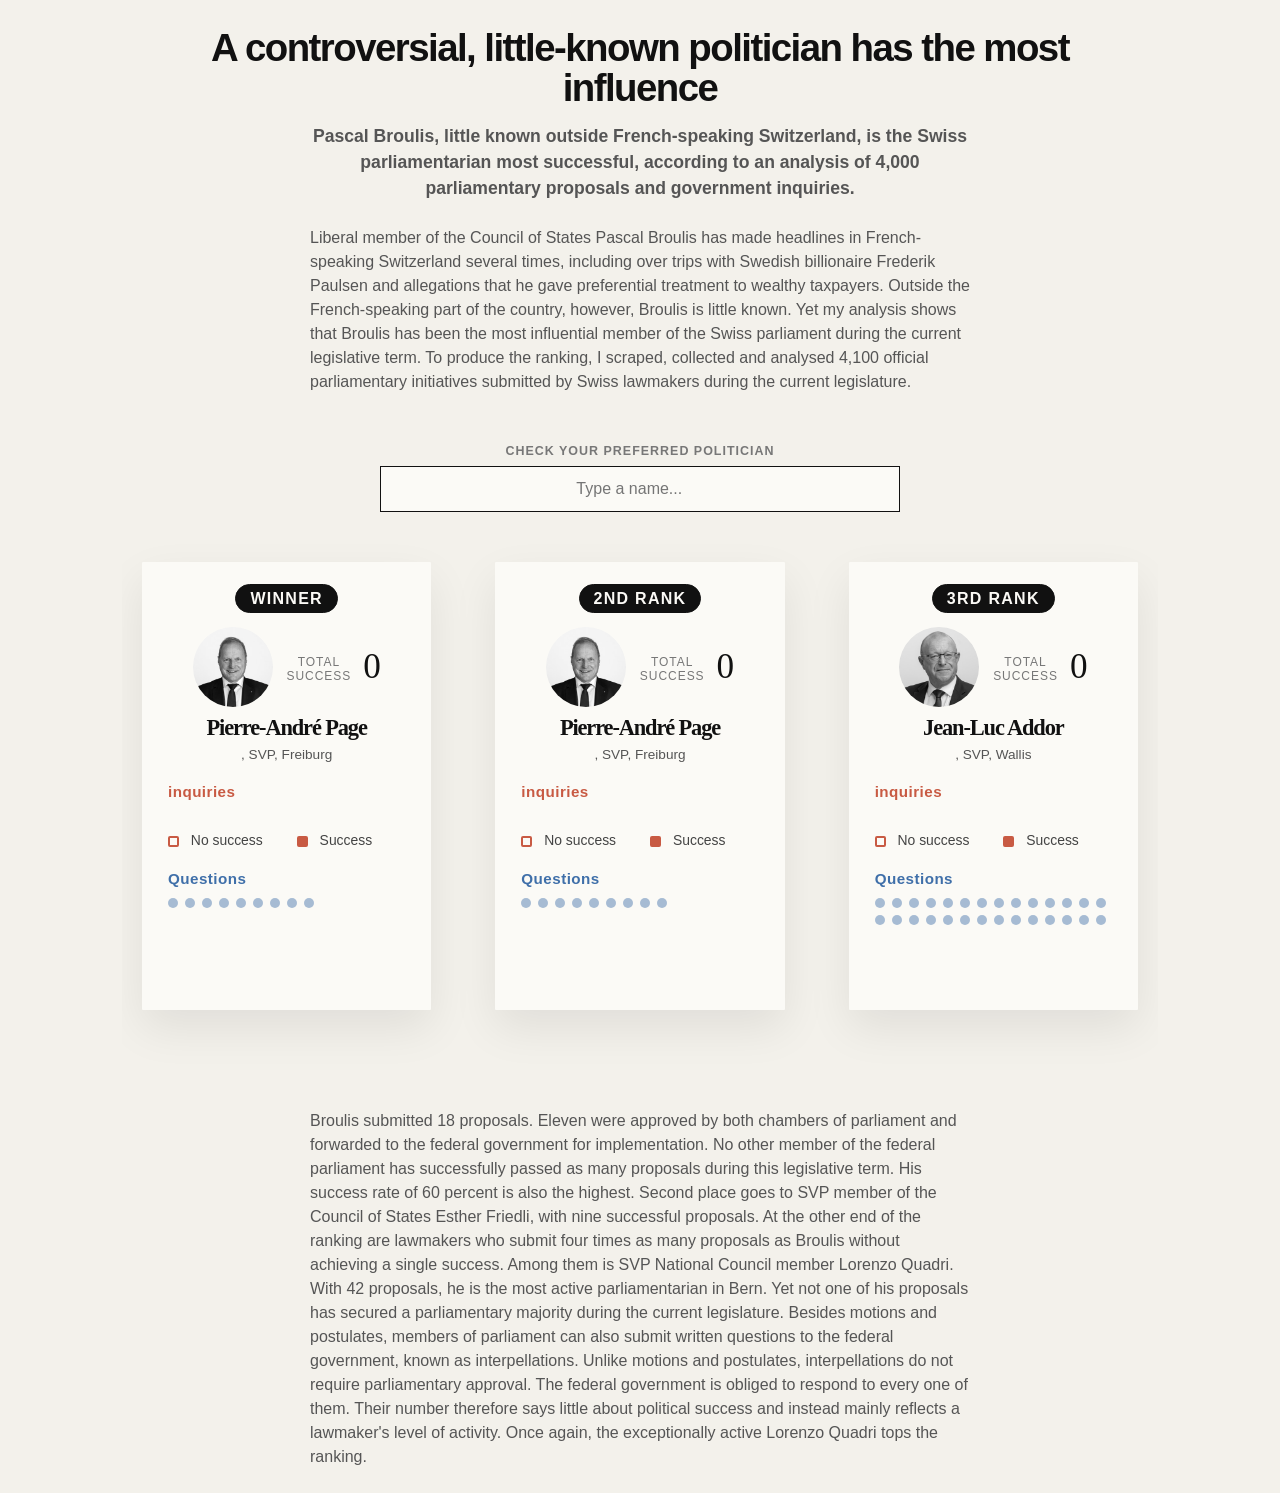
==== index.html @ cb76524d "weiterentwicklung" ====
<!DOCTYPE html>
<html lang="de">

<head>
    <meta charset="UTF-8">

    <meta name="viewport" content="width=device-width, initial-scale=1.0">

    <title>Nationalrat Portrait</title>


    <link rel="stylesheet" href="style.css">
</head>

<body>

    <div class="page">
        <div class="title">
            <h1>A controversial, little-known politician has the most influence</h1>
        </div>

        <div>
            <p class="lead">Pascal Broulis, little known outside French-speaking Switzerland, is the Swiss parliamentarian most successful, according to an analysis of 4,000 parliamentary proposals and government inquiries.</p>
        </div>

        <p class="text">
            Liberal member of the Council of States Pascal Broulis has made headlines in French-speaking Switzerland several times, including over trips with Swedish billionaire Frederik Paulsen and allegations that he gave preferential treatment to wealthy taxpayers.
            Outside the French-speaking part of the country, however, Broulis is little known. Yet my analysis shows that Broulis has been the most influential member of the Swiss parliament during the current legislative term. To produce the ranking,
            I scraped, collected and analysed 4,100 official parliamentary initiatives submitted by Swiss lawmakers during the current legislature.
        </p>



        <div class="search-section">
            <label for="politician-search">Check your preferred politician</label>

            <input id="politician-search" list="politician-list" type="text" placeholder="Type a name..." autocomplete="off">

            <datalist id="politician-list"></datalist>

            <div class="search-result"></div>
        </div>



        <div class="swiper">

            <div class="swiper-wrapper">
            </div>
        </div>

        <p class="text">
            Broulis submitted 18 proposals. Eleven were approved by both chambers of parliament and forwarded to the federal government for implementation. No other member of the federal parliament has successfully passed as many proposals during this legislative
            term. His success rate of 60 percent is also the highest. Second place goes to SVP member of the Council of States Esther Friedli, with nine successful proposals. At the other end of the ranking are lawmakers who submit four times as many
            proposals as Broulis without achieving a single success. Among them is SVP National Council member Lorenzo Quadri. With 42 proposals, he is the most active parliamentarian in Bern. Yet not one of his proposals has secured a parliamentary majority
            during the current legislature. Besides motions and postulates, members of parliament can also submit written questions to the federal government, known as interpellations. Unlike motions and postulates, interpellations do not require parliamentary
            approval. The federal government is obliged to respond to every one of them. Their number therefore says little about political success and instead mainly reflects a lawmaker's level of activity. Once again, the exceptionally active Lorenzo
            Quadri tops the ranking.
        </p>






    </div>

    <script src="script.js"></script>

</body>

</html>
---- style.css ----
* {
    box-sizing: border-box;
}

body {
    margin: 0;
    font-family: Arial, Helvetica, sans-serif;
    background: #f3f1eb;
    color: #111;
}

.page {
    max-width: 1100px;
    margin: 0 auto;
    padding: 0 32px;
}

.title {
    max-width: 900px;
    margin: 28px auto 0;
    padding: 0 20px;
    text-align: center;
}

.title h1 {
    margin: 0;
    font-size: clamp(2rem, 3vw, 3.2rem);
    line-height: 1.05;
    letter-spacing: -0.04em;
}

.lead {
    max-width: 700px;
    margin: 14px auto 24px;
    padding: 0 20px;
    text-align: center;
    font-size: 1.1rem;
    font-weight: 700;
    line-height: 1.5;
    color: #555;
}

.text {
    max-width: 700px;
    margin: 14px auto 24px;
    padding: 0 20px;
    font-size: 1rem;
    line-height: 1.5;
    color: #555;
}

.bio_text {
    max-width: 700px;
    padding: 0 2px;
    font-size: 0.85rem;
    line-height: 1.5;
    color: #555;
}

.sort-controls {
    display: flex;
    justify-content: center;
    gap: 12px;
    margin: 0 auto 18px;
}

.sort-button {
    border: 1px solid #111;
    background: transparent;
    color: #111;
    padding: 9px 14px;
    border-radius: 999px;
    font-size: 0.85rem;
    cursor: pointer;
}

.sort-button.active {
    background: #111;
    color: #f3f3f1;
}

.swiper {
    width: 100%;
    padding: 0 0 55px;
    overflow: hidden;
}

.swiper-wrapper {
    align-items: center;
}

.swiper-slide {
    min-height: 500px;
    padding: 22px 20px 30px;
    opacity: 1;
    transform: scale(1);
    filter: blur(0);
}

.swiper-slide-active {
    opacity: 1;
    transform: scale(1);
    filter: blur(0);
}

.swiper-button-prev,
.swiper-button-next {
    color: #111;
    top: 35%;
}

.swiper-button-prev {
    left: 14%;
}

.swiper-button-next {
    right: 14%;
}

.portrait-card {
    max-width: 1120px;
    margin: 0 auto;
}

.newspaper-card {
    background: #fbfaf6;
    border-radius: 1px;
    padding: 22px 26px 20px;
    box-shadow: 0 18px 45px rgba(0, 0, 0, 0.08);
}

.portrait-header {
    display: grid;
    grid-template-columns: 130px 1fr 320px;
    gap: 34px;
    align-items: center;
    padding-bottom: 10px;
}

.portrait-left img {
    display: block;
    width: 125px;
    height: 125px;
    object-fit: cover;
    object-position: center top;
    border-radius: 50%;
    filter: grayscale(100%);
}

.portrait-name-block {
    text-align: left;
}

.rank-label {
    display: table;
    margin: 0 auto 14px;
    padding: 5px 14px 4px;
    font-size: 1rem;
    font-weight: 800;
    letter-spacing: 0.08em;
    color: #fbfaf6;
    background: #111;
    border: 1px solid #111;
    border-radius: 999px;
    text-transform: uppercase;
}

.portrait-name-block h2 {
    margin: 0 0 7px;
    font-family: Georgia, "Times New Roman", serif;
    font-size: clamp(1rem, 1.2vw, 1.6rem);
    line-height: 0.95;
    letter-spacing: -0.05em;
}

.portrait-name-block .text {
    max-width: none;
    margin: 0;
    padding: 0;
    text-align: left;
    font-size: 1rem;
    color: #555;
}

.success-summary {
    display: grid;
    grid-template-columns: auto auto;
    align-items: center;
    justify-content: center;
    column-gap: 12px;
    border-left: 0;
    text-align: left;
}

.success-summary p {
    margin: 0;
    font-size: 0.75rem;
    text-transform: uppercase;
    letter-spacing: 0.08em;
    color: #777;
}

.success-summary strong {
    margin: 0;
    font-family: Georgia, "Times New Roman", serif;
    font-size: 2rem;
    font-weight: 400;
    line-height: 1;
}

.square-chart {
    padding-top: 5px;
}

.proposal-section {
    padding: 10px 0 20px;
}

.proposal-section+.proposal-section {
    padding-top: 10px;
}

.proposal-section h3 {
    margin: 0 0 10px;
    letter-spacing: 0.03em;
    font-size: 0.95rem;
    line-height: 1.2;
}

.demands-section h3 {
    color: #c85a43;
}

.questions-section h3 {
    color: #3f6fa9;
}

.demand-legend {
    padding-top: 5px;
    margin-bottom: 16px;
}

.proposal-grid {
    display: flex;
    flex-wrap: wrap;
    gap: 7px;
    max-width: 100%;
}

.proposal-square {
    width: 14px;
    height: 14px;
    display: inline-flex;
    align-items: center;
    justify-content: center;
    font-size: 14px;
    font-weight: 700;
    line-height: 1;
    flex: 0 0 auto;
    opacity: 1;
    transform: none;
    border-radius: 2px;
}

@keyframes square-appear {
    to {
        opacity: 1;
        transform: translateY(0) scale(1);
    }
}

.interpellation-square {
    width: 10px;
    height: 10px;
    border-radius: 50%;
    background: #3f6fa9;
    opacity: 0.45;
    border: none;
}

.motion-square {
    background: transparent;
    border: 2px solid #c85a43;
}

.motion-square.successful {
    background: #c85a43;
}

.legend {
    display: flex;
    flex-wrap: wrap;
    gap: 34px;
    align-items: center;
    padding-top: 20px;
    font-size: 0.87rem;
    color: #444;
}

.legend-square {
    width: 11px;
    height: 11px;
    display: inline-flex;
    align-items: center;
    justify-content: center;
    margin-right: 8px;
    vertical-align: middle;
    border-radius: 2px;
}

.legend-square.no-success {
    background: transparent;
    border: 2px solid #c85a43;
}

.legend-square.success {
    background: #c85a43;
    border: 2px solid #c85a43;
}

.successful-demo {
    background: #fbfaf6;
    border: 2px solid #2f6f2f;
    color: #2f6f2f;
    font-weight: 700;
}

@media (max-width: 900px) {
    .portrait-card {
        max-width: 620px;
    }
    .portrait-header {
        grid-template-columns: 1fr;
        gap: 18px;
        text-align: center;
    }
    .portrait-left img {
        margin: 0 auto;
    }
    .portrait-name-block {
        text-align: center;
    }
    .portrait-name-block .text {
        text-align: center;
    }
    .success-summary {
        border-left: 0;
        padding-left: 0;
        padding-top: 0px;
        justify-content: center;
        text-align: left;
    }
}

@media (max-width: 700px) {
    .title {
        margin: 22px auto 0;
    }
    .swiper-slide {
        min-height: 520px;
        padding: 1px 12px 30px;
    }
    .newspaper-card {
        padding: 26px 22px;
    }
    .portrait-name-block h2 {
        font-size: 2.3rem;
    }
    .success-summary strong {
        font-size: 2rem;
    }
    .proposal-section h3 {
        font-size: 1.05rem;
    }
    .proposal-grid {
        gap: 6px;
    }
    .proposal-square {
        width: 16px;
        height: 16px;
        font-size: 12px;
    }
    .legend {
        gap: 14px;
        font-size: 0.82rem;
    }
}

@media (min-width: 1000px) {
    .swiper-wrapper {
        align-items: stretch !important;
    }
    .swiper-slide {
        height: auto !important;
        display: flex !important;
        align-items: stretch !important;
    }
    .swiper-slide .newspaper-card {
        width: 100%;
        min-height: 300px;
        display: flex;
        flex-direction: column;
    }
    .portrait-header {
        display: flex;
        flex-direction: column;
        align-items: center;
        text-align: center;
        gap: 10px;
        padding-bottom: 6px;
    }
    .portrait-left img {
        width: 80px;
        height: 80px;
    }
    .portrait-name-block {
        text-align: center;
    }
    .portrait-name-block h2 {
        font-size: clamp(1.4rem, 1.7vw, 2.1rem);
        text-align: center;
    }
    .bio_text {
        text-align: center;
        margin: 4px auto 0px;
        padding: 0;
    }
    .success-summary {
        border-left: 0;
        width: 100%;
        padding-left: 0;
        text-align: center;
    }
    .success-summary strong {
        font-size: 2.2rem;
    }
    .success-summary p {
        margin-top: 4px;
    }
    .square-chart {
        flex: 0;
        padding-top: 6px;
    }
    .proposal-section {
        padding: 6px 0 12px;
    }
    .proposal-section+.proposal-section {
        padding-top: 4px;
    }
    .legend {
        padding-top: 8px;
    }
}

@media (max-width: 999px) {
    .swiper-wrapper {
        display: flex;
        flex-direction: column;
        gap: 24px;
        transform: none !important;
    }
    .swiper-slide {
        width: 100% !important;
        margin: 0 !important;
    }
}

.search-section {
    max-width: 520px;
    margin: 50px auto 0px;
    text-align: center;
}

.search-section label {
    display: block;
    margin-bottom: 8px;
    font-size: 0.78rem;
    font-weight: 800;
    letter-spacing: 0.08em;
    text-transform: uppercase;
    color: #777;
}

.search-section input {
    width: 100%;
    padding: 13px 16px;
    border: 1px solid #111;
    background: #fbfaf6;
    font-size: 1rem;
    text-align: center;
}

.search-result {
    margin-top: 28px;
}

.search-result .swiper-slide {
    padding: 0;
}

.no-result {
    color: #777;
    font-size: 0.95rem;
}

@media (min-width: 1000px) {
    .swiper-wrapper {
        display: grid !important;
        grid-template-columns: repeat(3, 1fr);
        gap: 24px;
        align-items: start;
    }
}

.search-match .newspaper-card {
    background: #f4f8ef;
    border: 1px solid #7aa36f;
    box-shadow: 0 18px 45px rgba(47, 111, 47, 0.16);
}

@media (max-width: 700px) {
    .page {
        padding: 0 12px;
    }
    .title {
        margin-top: 16px;
        padding: 0 8px;
    }
    .title h1 {
        font-size: 1.75rem;
    }
    .text {
        margin: 10px auto 14px;
        padding: 0 8px;
        font-size: 0.9rem;
        line-height: 1.35;
    }
    .search-section {
        margin: 22px auto 8px;
    }
    .swiper-wrapper {
        gap: 14px;
    }
    .swiper-slide {
        min-height: 0;
        padding: 0;
    }
    .newspaper-card {
        padding: 18px 16px 16px;
    }
    .rank-label {
        margin-bottom: 12px;
        padding: 5px 12px 4px;
        font-size: 0.8rem;
    }
    .portrait-header {
        gap: 8px;
        padding-bottom: 4px;
    }
    .portrait-left img {
        width: 78px;
        height: 78px;
    }
    .portrait-name-block h2 {
        margin-bottom: 4px;
        font-size: 1.65rem;
    }
    .bio_text {
        margin: 0;
        font-size: 0.78rem;
        line-height: 1.25;
    }
    .success-summary {
        margin-top: 4px;
    }
    .success-summary p {
        font-size: 0.64rem;
    }
    .success-summary strong {
        font-size: 1.75rem;
    }
    .square-chart {
        padding-top: 2px;
    }
    .proposal-section {
        padding: 6px 0 10px;
    }
    .proposal-section+.proposal-section {
        padding-top: 4px;
    }
    .proposal-section h3 {
        margin-bottom: 6px;
        font-size: 0.85rem;
    }
    .proposal-grid {
        gap: 4px;
    }
    .proposal-square {
        width: 13px;
        height: 13px;
    }
    .legend {
        padding-top: 8px;
        gap: 12px;
        font-size: 0.72rem;
    }
    .legend-square {
        width: 12px;
        height: 12px;
        margin-right: 5px;
    }
}

.portrait-main {
    display: flex;
    align-items: center;
    gap: 14px;
}

.portrait-name-block {
    text-align: left;
    flex: 1;
}
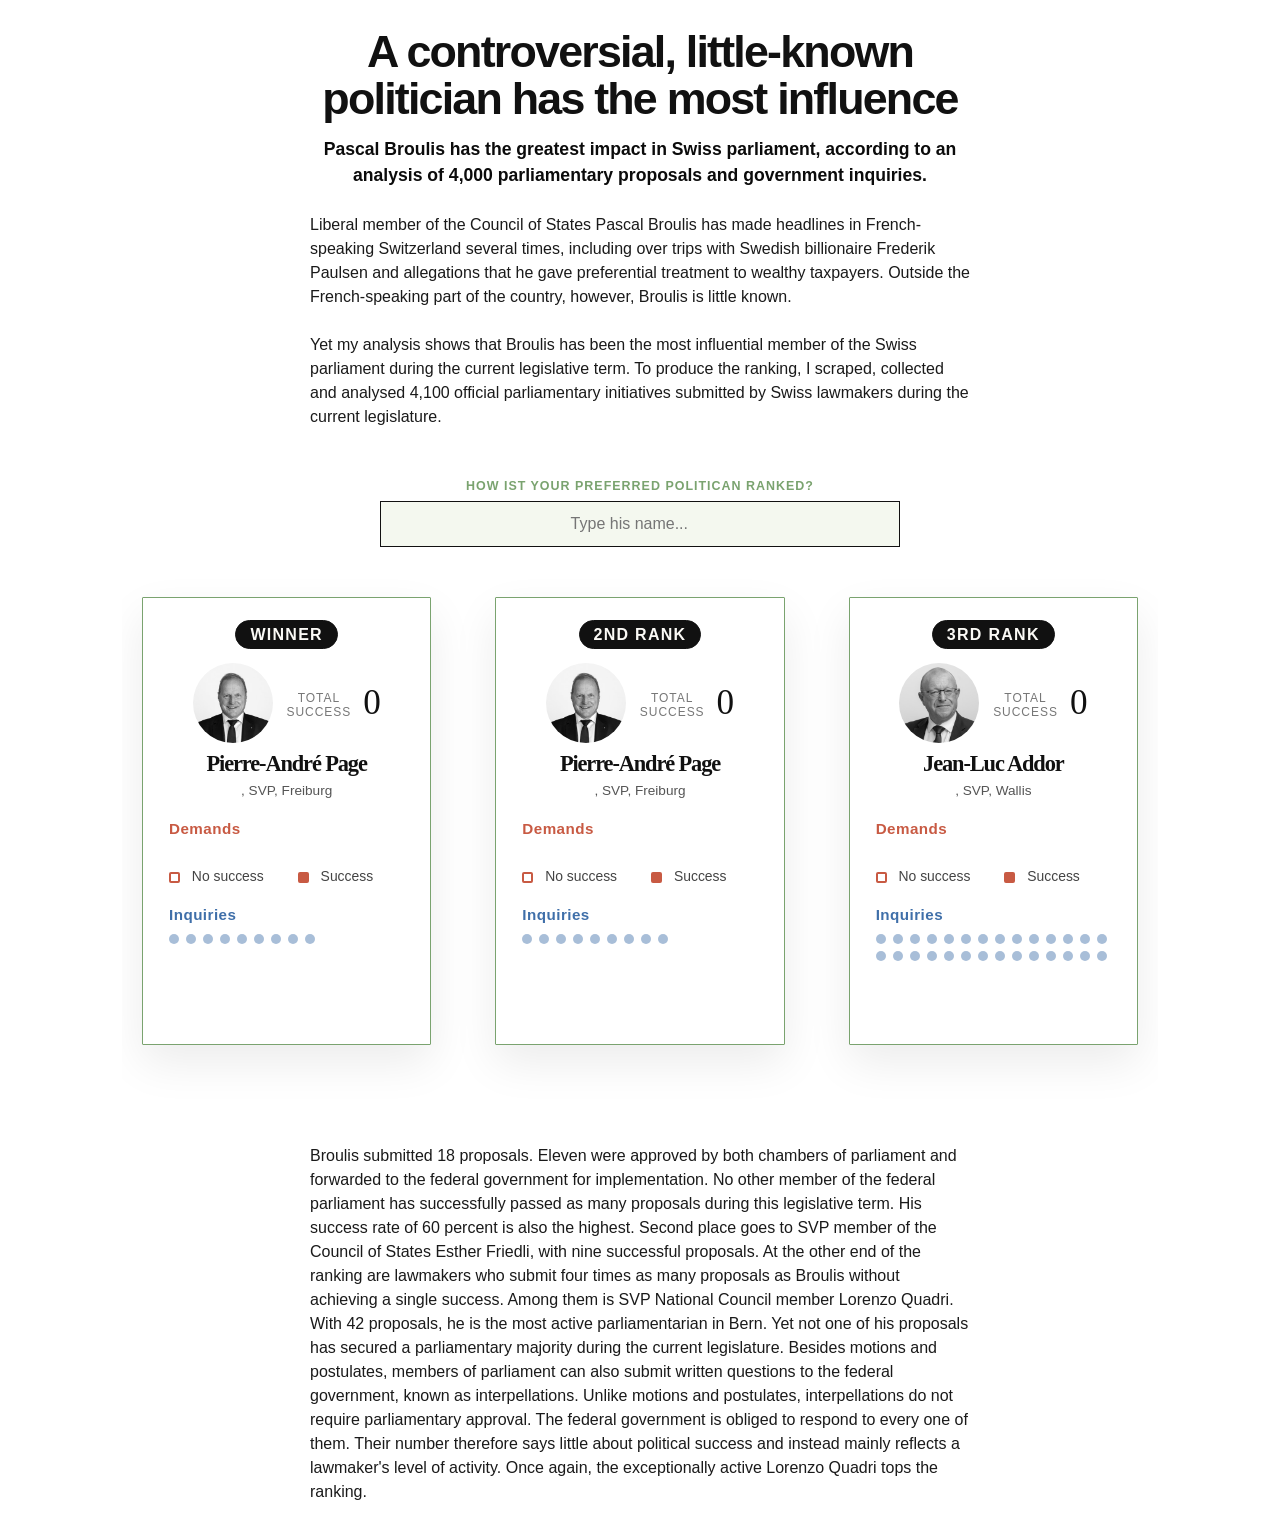
==== commit b65a74f3: "new design" ====
--- a/index.html
+++ b/index.html
@@ -16,25 +16,25 @@
 
     <div class="page">
         <div class="title">
-            <h1>A controversial, little-known politician has the most influence</h1>
+            <h1>A controversial, little-known <br>politician has the most influence</h1>
         </div>
 
         <div>
-            <p class="lead">Pascal Broulis, little known outside French-speaking Switzerland, is the Swiss parliamentarian most successful, according to an analysis of 4,000 parliamentary proposals and government inquiries.</p>
+            <p class="lead">Pascal Broulis has the greatest impact in Swiss parliament, according to an analysis of 4,000 parliamentary proposals and government inquiries.</p>
         </div>
 
         <p class="text">
             Liberal member of the Council of States Pascal Broulis has made headlines in French-speaking Switzerland several times, including over trips with Swedish billionaire Frederik Paulsen and allegations that he gave preferential treatment to wealthy taxpayers.
-            Outside the French-speaking part of the country, however, Broulis is little known. Yet my analysis shows that Broulis has been the most influential member of the Swiss parliament during the current legislative term. To produce the ranking,
-            I scraped, collected and analysed 4,100 official parliamentary initiatives submitted by Swiss lawmakers during the current legislature.
+            Outside the French-speaking part of the country, however, Broulis is little known. <br><br>Yet my analysis shows that Broulis has been the most influential member of the Swiss parliament during the current legislative term. To
+            produce the ranking, I scraped, collected and analysed 4,100 official parliamentary initiatives submitted by Swiss lawmakers during the current legislature.
         </p>
 
 
 
         <div class="search-section">
-            <label for="politician-search">Check your preferred politician</label>
+            <label for="politician-search">How ist your preferred Politican ranked?</label>
 
-            <input id="politician-search" list="politician-list" type="text" placeholder="Type a name..." autocomplete="off">
+            <input id="politician-search" list="politician-list" type="text" placeholder="Type his name..." autocomplete="off">
 
             <datalist id="politician-list"></datalist>
 
--- a/style.css
+++ b/style.css
@@ -5,7 +5,6 @@
 body {
     margin: 0;
     font-family: Arial, Helvetica, sans-serif;
-    background: #f3f1eb;
     color: #111;
 }
 
@@ -24,7 +23,7 @@
 
 .title h1 {
     margin: 0;
-    font-size: clamp(2rem, 3vw, 3.2rem);
+    font-size: clamp(2rem, 3.5vw, 3.2rem);
     line-height: 1.05;
     letter-spacing: -0.04em;
 }
@@ -37,7 +36,7 @@
     font-size: 1.1rem;
     font-weight: 700;
     line-height: 1.5;
-    color: #555;
+    color: #0b0b0b;
 }
 
 .text {
@@ -46,7 +45,7 @@
     padding: 0 20px;
     font-size: 1rem;
     line-height: 1.5;
-    color: #555;
+    color: #1a1a1a;
 }
 
 .bio_text {
@@ -123,7 +122,8 @@
 }
 
 .newspaper-card {
-    background: #fbfaf6;
+    background: white;
+    border: 1px solid #7aa36f;
     border-radius: 1px;
     padding: 22px 26px 20px;
     box-shadow: 0 18px 45px rgba(0, 0, 0, 0.08);
@@ -478,14 +478,14 @@
     font-weight: 800;
     letter-spacing: 0.08em;
     text-transform: uppercase;
-    color: #777;
+    color: #7aa36f;
 }
 
 .search-section input {
     width: 100%;
     padding: 13px 16px;
     border: 1px solid #111;
-    background: #fbfaf6;
+    background: #f4f8ef;
     font-size: 1rem;
     text-align: center;
 }
@@ -515,7 +515,6 @@
 .search-match .newspaper-card {
     background: #f4f8ef;
     border: 1px solid #7aa36f;
-    box-shadow: 0 18px 45px rgba(47, 111, 47, 0.16);
 }
 
 @media (max-width: 700px) {
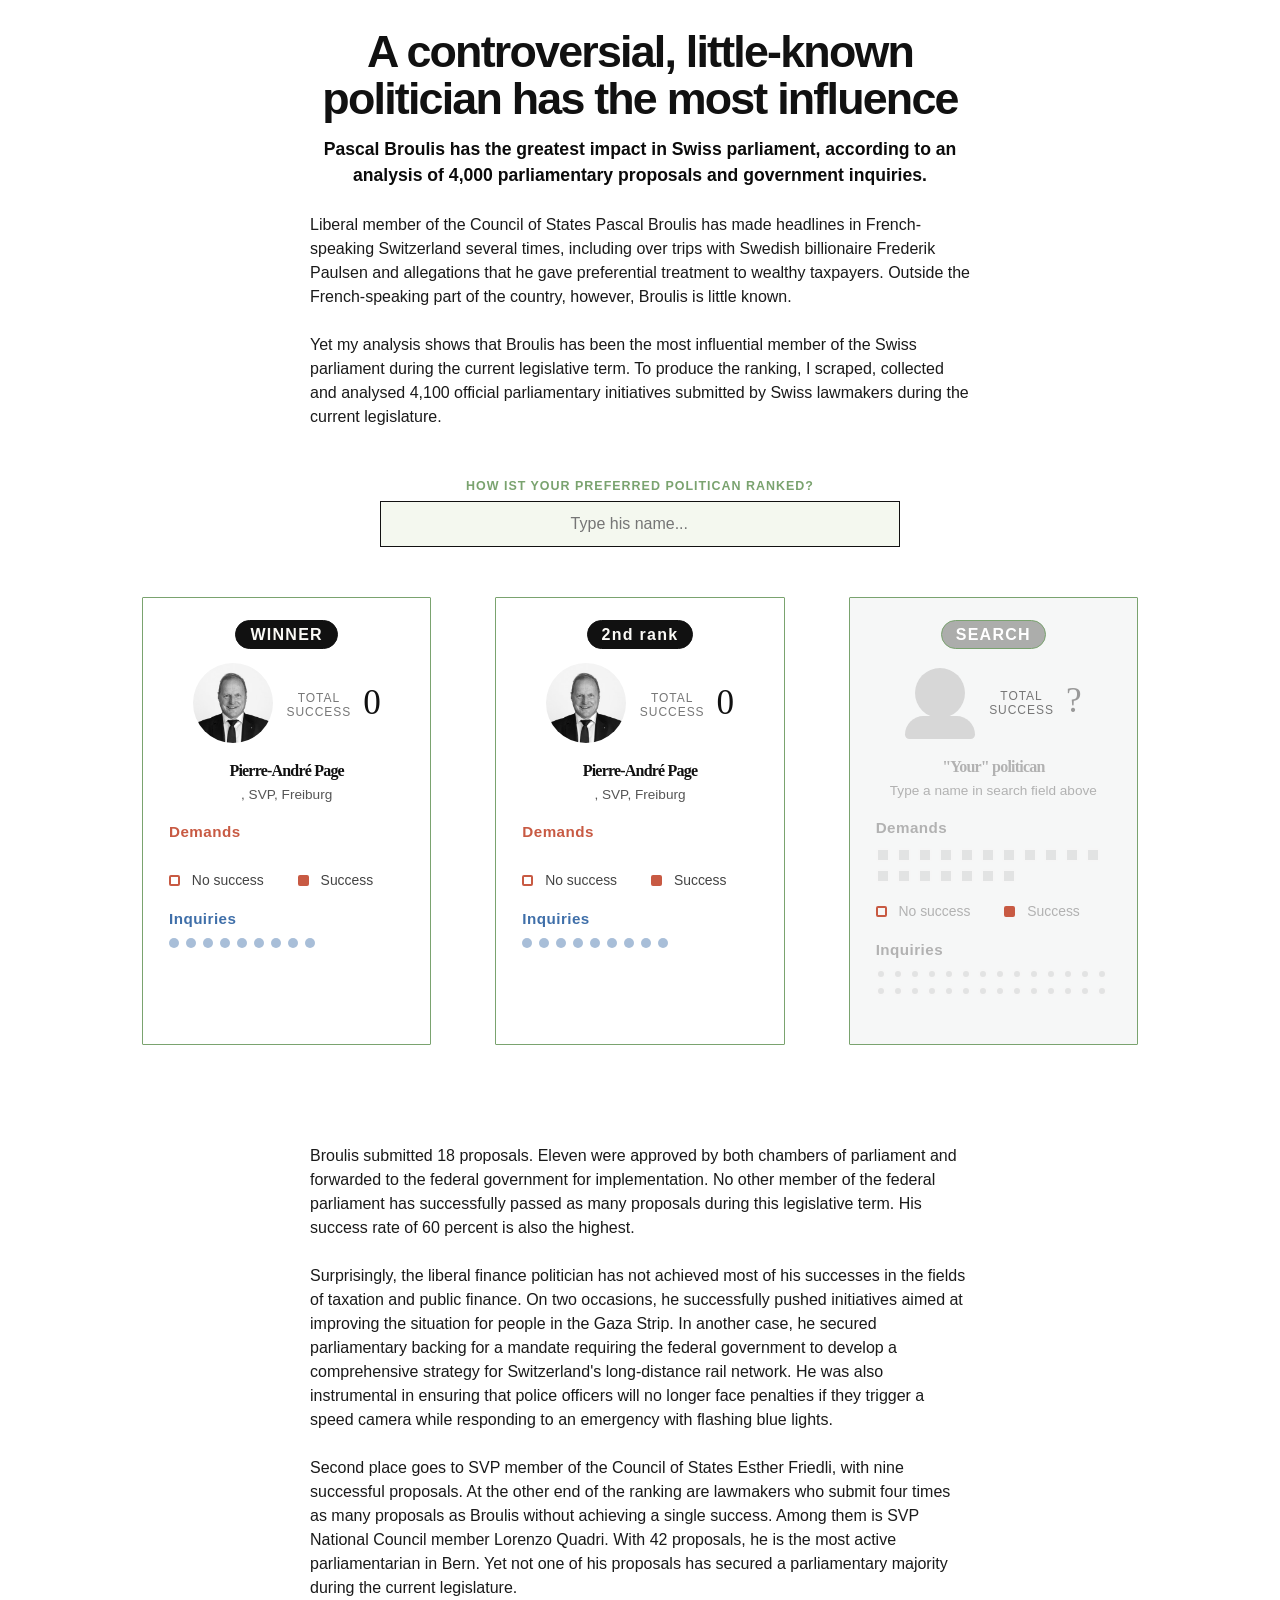
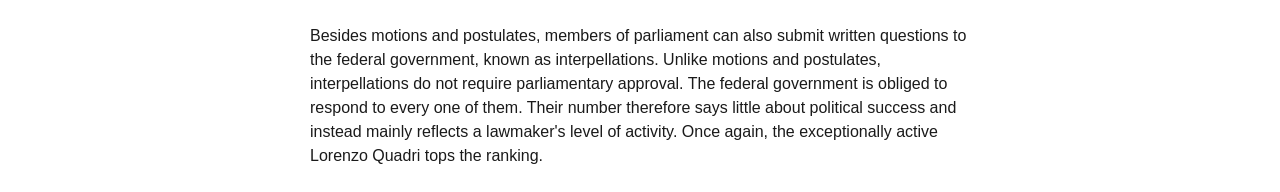
==== commit bf6876a1: "platzhalterkarte" ====
--- a/index.html
+++ b/index.html
@@ -51,11 +51,13 @@
 
         <p class="text">
             Broulis submitted 18 proposals. Eleven were approved by both chambers of parliament and forwarded to the federal government for implementation. No other member of the federal parliament has successfully passed as many proposals during this legislative
-            term. His success rate of 60 percent is also the highest. Second place goes to SVP member of the Council of States Esther Friedli, with nine successful proposals. At the other end of the ranking are lawmakers who submit four times as many
-            proposals as Broulis without achieving a single success. Among them is SVP National Council member Lorenzo Quadri. With 42 proposals, he is the most active parliamentarian in Bern. Yet not one of his proposals has secured a parliamentary majority
-            during the current legislature. Besides motions and postulates, members of parliament can also submit written questions to the federal government, known as interpellations. Unlike motions and postulates, interpellations do not require parliamentary
-            approval. The federal government is obliged to respond to every one of them. Their number therefore says little about political success and instead mainly reflects a lawmaker's level of activity. Once again, the exceptionally active Lorenzo
-            Quadri tops the ranking.
+            term. His success rate of 60 percent is also the highest. <br><br> Surprisingly, the liberal finance politician has not achieved most of his successes in the fields of taxation and public finance. On two occasions, he successfully
+            pushed initiatives aimed at improving the situation for people in the Gaza Strip. In another case, he secured parliamentary backing for a mandate requiring the federal government to develop a comprehensive strategy for Switzerland's long-distance
+            rail network. He was also instrumental in ensuring that police officers will no longer face penalties if they trigger a speed camera while responding to an emergency with flashing blue lights. <br><br> Second place goes to SVP member of the
+            Council of States Esther Friedli, with nine successful proposals. At the other end of the ranking are lawmakers who submit four times as many proposals as Broulis without achieving a single success. Among them is SVP National Council member
+            Lorenzo Quadri. With 42 proposals, he is the most active parliamentarian in Bern. Yet not one of his proposals has secured a parliamentary majority during the current legislature. <br><br>Besides motions and postulates, members of parliament
+            can also submit written questions to the federal government, known as interpellations. Unlike motions and postulates, interpellations do not require parliamentary approval. The federal government is obliged to respond to every one of them.
+            Their number therefore says little about political success and instead mainly reflects a lawmaker's level of activity. Once again, the exceptionally active Lorenzo Quadri tops the ranking.
         </p>
 
 
--- a/style.css
+++ b/style.css
@@ -1,3 +1,7 @@
+/* =========================================================
+   1. Base
+   ========================================================= */
+
 * {
     box-sizing: border-box;
 }
@@ -13,6 +17,11 @@
     margin: 0 auto;
     padding: 0 32px;
 }
+
+
+/* =========================================================
+   2. Text and title
+   ========================================================= */
 
 .title {
     max-width: 900px;
@@ -56,27 +65,58 @@
     color: #555;
 }
 
-.sort-controls {
-    display: flex;
-    justify-content: center;
-    gap: 12px;
-    margin: 0 auto 18px;
-}
-
-.sort-button {
+
+/* =========================================================
+   3. Search
+   ========================================================= */
+
+.search-section {
+    max-width: 520px;
+    margin: 50px auto 0;
+    text-align: center;
+}
+
+.search-section label {
+    display: block;
+    margin-bottom: 8px;
+    font-size: 0.78rem;
+    font-weight: 800;
+    letter-spacing: 0.08em;
+    text-transform: uppercase;
+    color: #7aa36f;
+}
+
+.search-section input {
+    width: 100%;
+    padding: 13px 16px;
     border: 1px solid #111;
-    background: transparent;
-    color: #111;
-    padding: 9px 14px;
-    border-radius: 999px;
-    font-size: 0.85rem;
-    cursor: pointer;
-}
-
-.sort-button.active {
-    background: #111;
-    color: #f3f3f1;
-}
+    background: #f4f8ef;
+    font-size: 1rem;
+    text-align: center;
+}
+
+.search-result {
+    margin-top: 28px;
+}
+
+.search-result .swiper-slide {
+    padding: 0;
+}
+
+.search-match .newspaper-card {
+    background: #f4f8ef;
+    border: 1px solid #7aa36f;
+}
+
+.no-result {
+    color: #777;
+    font-size: 0.95rem;
+}
+
+
+/* =========================================================
+   4. Cards and portrait header
+   ========================================================= */
 
 .swiper {
     width: 100%;
@@ -96,26 +136,6 @@
     filter: blur(0);
 }
 
-.swiper-slide-active {
-    opacity: 1;
-    transform: scale(1);
-    filter: blur(0);
-}
-
-.swiper-button-prev,
-.swiper-button-next {
-    color: #111;
-    top: 35%;
-}
-
-.swiper-button-prev {
-    left: 14%;
-}
-
-.swiper-button-next {
-    right: 14%;
-}
-
 .portrait-card {
     max-width: 1120px;
     margin: 0 auto;
@@ -126,7 +146,19 @@
     border: 1px solid #7aa36f;
     border-radius: 1px;
     padding: 22px 26px 20px;
-    box-shadow: 0 18px 45px rgba(0, 0, 0, 0.08);
+}
+
+.rank-label {
+    display: table;
+    margin: 0 auto 14px;
+    padding: 5px 14px 4px;
+    border: 1px solid #111;
+    border-radius: 999px;
+    background: #111;
+    color: #fbfaf6;
+    font-size: 1rem;
+    font-weight: 800;
+    letter-spacing: 0.08em;
 }
 
 .portrait-header {
@@ -135,6 +167,12 @@
     gap: 34px;
     align-items: center;
     padding-bottom: 10px;
+}
+
+.portrait-main {
+    display: flex;
+    align-items: center;
+    gap: 14px;
 }
 
 .portrait-left img {
@@ -148,21 +186,8 @@
 }
 
 .portrait-name-block {
+    flex: 1;
     text-align: left;
-}
-
-.rank-label {
-    display: table;
-    margin: 0 auto 14px;
-    padding: 5px 14px 4px;
-    font-size: 1rem;
-    font-weight: 800;
-    letter-spacing: 0.08em;
-    color: #fbfaf6;
-    background: #111;
-    border: 1px solid #111;
-    border-radius: 999px;
-    text-transform: uppercase;
 }
 
 .portrait-name-block h2 {
@@ -173,14 +198,10 @@
     letter-spacing: -0.05em;
 }
 
-.portrait-name-block .text {
-    max-width: none;
-    margin: 0;
-    padding: 0;
-    text-align: left;
-    font-size: 1rem;
-    color: #555;
-}
+
+/* =========================================================
+   5. Success summary
+   ========================================================= */
 
 .success-summary {
     display: grid;
@@ -194,10 +215,10 @@
 
 .success-summary p {
     margin: 0;
+    color: #777;
     font-size: 0.75rem;
+    letter-spacing: 0.08em;
     text-transform: uppercase;
-    letter-spacing: 0.08em;
-    color: #777;
 }
 
 .success-summary strong {
@@ -208,6 +229,11 @@
     line-height: 1;
 }
 
+
+/* =========================================================
+   6. Proposal charts
+   ========================================================= */
+
 .square-chart {
     padding-top: 5px;
 }
@@ -222,9 +248,9 @@
 
 .proposal-section h3 {
     margin: 0 0 10px;
-    letter-spacing: 0.03em;
     font-size: 0.95rem;
     line-height: 1.2;
+    letter-spacing: 0.03em;
 }
 
 .demands-section h3 {
@@ -233,11 +259,6 @@
 
 .questions-section h3 {
     color: #3f6fa9;
-}
-
-.demand-legend {
-    padding-top: 5px;
-    margin-bottom: 16px;
 }
 
 .proposal-grid {
@@ -248,44 +269,42 @@
 }
 
 .proposal-square {
+    display: inline-flex;
+    align-items: center;
+    justify-content: center;
+    flex: 0 0 auto;
     width: 14px;
     height: 14px;
-    display: inline-flex;
-    align-items: center;
-    justify-content: center;
+    border-radius: 2px;
     font-size: 14px;
     font-weight: 700;
     line-height: 1;
-    flex: 0 0 auto;
     opacity: 1;
     transform: none;
-    border-radius: 2px;
-}
-
-@keyframes square-appear {
-    to {
-        opacity: 1;
-        transform: translateY(0) scale(1);
-    }
 }
 
 .interpellation-square {
     width: 10px;
     height: 10px;
+    border: none;
     border-radius: 50%;
     background: #3f6fa9;
     opacity: 0.45;
-    border: none;
 }
 
 .motion-square {
+    border: 2px solid #c85a43;
     background: transparent;
-    border: 2px solid #c85a43;
 }
 
 .motion-square.successful {
     background: #c85a43;
 }
+
+
+/* =========================================================
+   7. Legend
+   ========================================================= */
 
 .legend {
     display: flex;
@@ -293,149 +312,113 @@
     gap: 34px;
     align-items: center;
     padding-top: 20px;
+    color: #444;
     font-size: 0.87rem;
-    color: #444;
+}
+
+.demand-legend {
+    padding-top: 5px;
+    margin-bottom: 16px;
 }
 
 .legend-square {
+    display: inline-flex;
+    align-items: center;
+    justify-content: center;
     width: 11px;
     height: 11px;
-    display: inline-flex;
-    align-items: center;
-    justify-content: center;
     margin-right: 8px;
     vertical-align: middle;
     border-radius: 2px;
 }
 
 .legend-square.no-success {
+    border: 2px solid #c85a43;
     background: transparent;
+}
+
+.legend-square.success {
     border: 2px solid #c85a43;
-}
-
-.legend-square.success {
     background: #c85a43;
-    border: 2px solid #c85a43;
-}
-
-.successful-demo {
-    background: #fbfaf6;
-    border: 2px solid #2f6f2f;
-    color: #2f6f2f;
-    font-weight: 700;
-}
-
-@media (max-width: 900px) {
-    .portrait-card {
-        max-width: 620px;
-    }
-    .portrait-header {
-        grid-template-columns: 1fr;
-        gap: 18px;
-        text-align: center;
-    }
-    .portrait-left img {
-        margin: 0 auto;
-    }
-    .portrait-name-block {
-        text-align: center;
-    }
-    .portrait-name-block .text {
-        text-align: center;
-    }
-    .success-summary {
-        border-left: 0;
-        padding-left: 0;
-        padding-top: 0px;
-        justify-content: center;
-        text-align: left;
-    }
-}
-
-@media (max-width: 700px) {
-    .title {
-        margin: 22px auto 0;
-    }
-    .swiper-slide {
-        min-height: 520px;
-        padding: 1px 12px 30px;
-    }
-    .newspaper-card {
-        padding: 26px 22px;
-    }
-    .portrait-name-block h2 {
-        font-size: 2.3rem;
-    }
-    .success-summary strong {
-        font-size: 2rem;
-    }
-    .proposal-section h3 {
-        font-size: 1.05rem;
-    }
-    .proposal-grid {
-        gap: 6px;
-    }
-    .proposal-square {
-        width: 16px;
-        height: 16px;
-        font-size: 12px;
-    }
-    .legend {
-        gap: 14px;
-        font-size: 0.82rem;
-    }
-}
+}
+
+
+/* =========================================================
+   8. Sort buttons
+   Referenced in script.js, even if currently not present in index.html.
+   ========================================================= */
+
+.sort-button {
+    padding: 9px 14px;
+    border: 1px solid #111;
+    border-radius: 999px;
+    background: transparent;
+    color: #111;
+    font-size: 0.85rem;
+    cursor: pointer;
+}
+
+.sort-button.active {
+    background: #111;
+    color: #f3f3f1;
+}
+
+
+/* =========================================================
+   9. Desktop layout
+   ========================================================= */
 
 @media (min-width: 1000px) {
     .swiper-wrapper {
-        align-items: stretch !important;
+        display: grid !important;
+        grid-template-columns: repeat(3, 1fr);
+        gap: 24px;
+        align-items: start;
     }
     .swiper-slide {
-        height: auto !important;
         display: flex !important;
         align-items: stretch !important;
+        height: auto !important;
     }
     .swiper-slide .newspaper-card {
+        display: flex;
+        flex-direction: column;
         width: 100%;
         min-height: 300px;
-        display: flex;
-        flex-direction: column;
     }
     .portrait-header {
         display: flex;
         flex-direction: column;
         align-items: center;
-        text-align: center;
         gap: 10px;
         padding-bottom: 6px;
+        text-align: center;
     }
     .portrait-left img {
         width: 80px;
         height: 80px;
     }
-    .portrait-name-block {
+    .portrait-name-block h2 {
+        font-size: clamp(1rem, 1.25vw, 2.1rem);
         text-align: center;
-    }
-    .portrait-name-block h2 {
-        font-size: clamp(1.4rem, 1.7vw, 2.1rem);
+        margin-top: 10px;
+    }
+    .bio_text {
+        margin: 4px auto 0;
+        padding: 0;
         text-align: center;
     }
-    .bio_text {
-        text-align: center;
-        margin: 4px auto 0px;
-        padding: 0;
-    }
     .success-summary {
-        border-left: 0;
         width: 100%;
         padding-left: 0;
+        border-left: 0;
         text-align: center;
+    }
+    .success-summary p {
+        margin-top: 4px;
     }
     .success-summary strong {
         font-size: 2.2rem;
-    }
-    .success-summary p {
-        margin-top: 4px;
     }
     .square-chart {
         flex: 0;
@@ -451,6 +434,11 @@
         padding-top: 8px;
     }
 }
+
+
+/* =========================================================
+   10. Tablet and narrow desktop layout
+   ========================================================= */
 
 @media (max-width: 999px) {
     .swiper-wrapper {
@@ -465,64 +453,38 @@
     }
 }
 
-.search-section {
-    max-width: 520px;
-    margin: 50px auto 0px;
-    text-align: center;
-}
-
-.search-section label {
-    display: block;
-    margin-bottom: 8px;
-    font-size: 0.78rem;
-    font-weight: 800;
-    letter-spacing: 0.08em;
-    text-transform: uppercase;
-    color: #7aa36f;
-}
-
-.search-section input {
-    width: 100%;
-    padding: 13px 16px;
-    border: 1px solid #111;
-    background: #f4f8ef;
-    font-size: 1rem;
-    text-align: center;
-}
-
-.search-result {
-    margin-top: 28px;
-}
-
-.search-result .swiper-slide {
-    padding: 0;
-}
-
-.no-result {
-    color: #777;
-    font-size: 0.95rem;
-}
-
-@media (min-width: 1000px) {
-    .swiper-wrapper {
-        display: grid !important;
-        grid-template-columns: repeat(3, 1fr);
-        gap: 24px;
-        align-items: start;
-    }
-}
-
-.search-match .newspaper-card {
-    background: #f4f8ef;
-    border: 1px solid #7aa36f;
-}
+@media (max-width: 900px) {
+    .portrait-card {
+        max-width: 620px;
+    }
+    .portrait-header {
+        grid-template-columns: 1fr;
+        gap: 18px;
+        text-align: center;
+    }
+    .portrait-left img {
+        margin: 0 auto;
+    }
+    .success-summary {
+        justify-content: center;
+        padding-top: 0;
+        padding-left: 0;
+        border-left: 0;
+        text-align: left;
+    }
+}
+
+
+/* =========================================================
+   11. Mobile layout
+   ========================================================= */
 
 @media (max-width: 700px) {
     .page {
         padding: 0 12px;
     }
     .title {
-        margin-top: 16px;
+        margin: 16px auto 0;
         padding: 0 8px;
     }
     .title h1 {
@@ -561,6 +523,7 @@
         height: 78px;
     }
     .portrait-name-block h2 {
+        margin-top: 15px;
         margin-bottom: 4px;
         font-size: 1.65rem;
     }
@@ -599,8 +562,8 @@
         height: 13px;
     }
     .legend {
+        gap: 12px;
         padding-top: 8px;
-        gap: 12px;
         font-size: 0.72rem;
     }
     .legend-square {
@@ -610,13 +573,63 @@
     }
 }
 
-.portrait-main {
+
+/* =========================================================
+   Placeholder card
+   ========================================================= */
+
+.placeholder-card {
+    background: #f6f7f7;
+    border-color: #7aa36f;
+}
+
+.placeholder-rank {
+    background: #acadab;
+    border-color: #7aa36f;
+    color: white;
+}
+
+.placeholder-card h2,
+.placeholder-card .bio_text,
+.placeholder-card .success-summary,
+.placeholder-card .proposal-section h3,
+.placeholder-card .legend {
+    color: #b2b2b2;
+}
+
+.placeholder-card .success-summary strong {
+    color: #999;
+}
+
+.placeholder-head {
     display: flex;
-    align-items: center;
-    gap: 14px;
-}
-
-.portrait-name-block {
-    text-align: left;
-    flex: 1;
+    flex-direction: column;
+    align-items: center;
+    justify-content: center;
+}
+
+.head-circle {
+    width: 50px;
+    height: 50px;
+    margin-top: 5px;
+    border-radius: 50%;
+    background: #d7d7d7;
+}
+
+.shoulder-shape {
+    width: 70px;
+    height: 23px;
+    margin-top: -2px;
+    border-radius: 50px 50px 12px 12px;
+    background: #d7d7d7;
+}
+
+.placeholder-square {
+    opacity: 0.18 !important;
+    background: #8e8b8b;
+    border: 2px solid #f7f3f2;
+}
+
+.placeholder-grid {
+    pointer-events: none;
 }
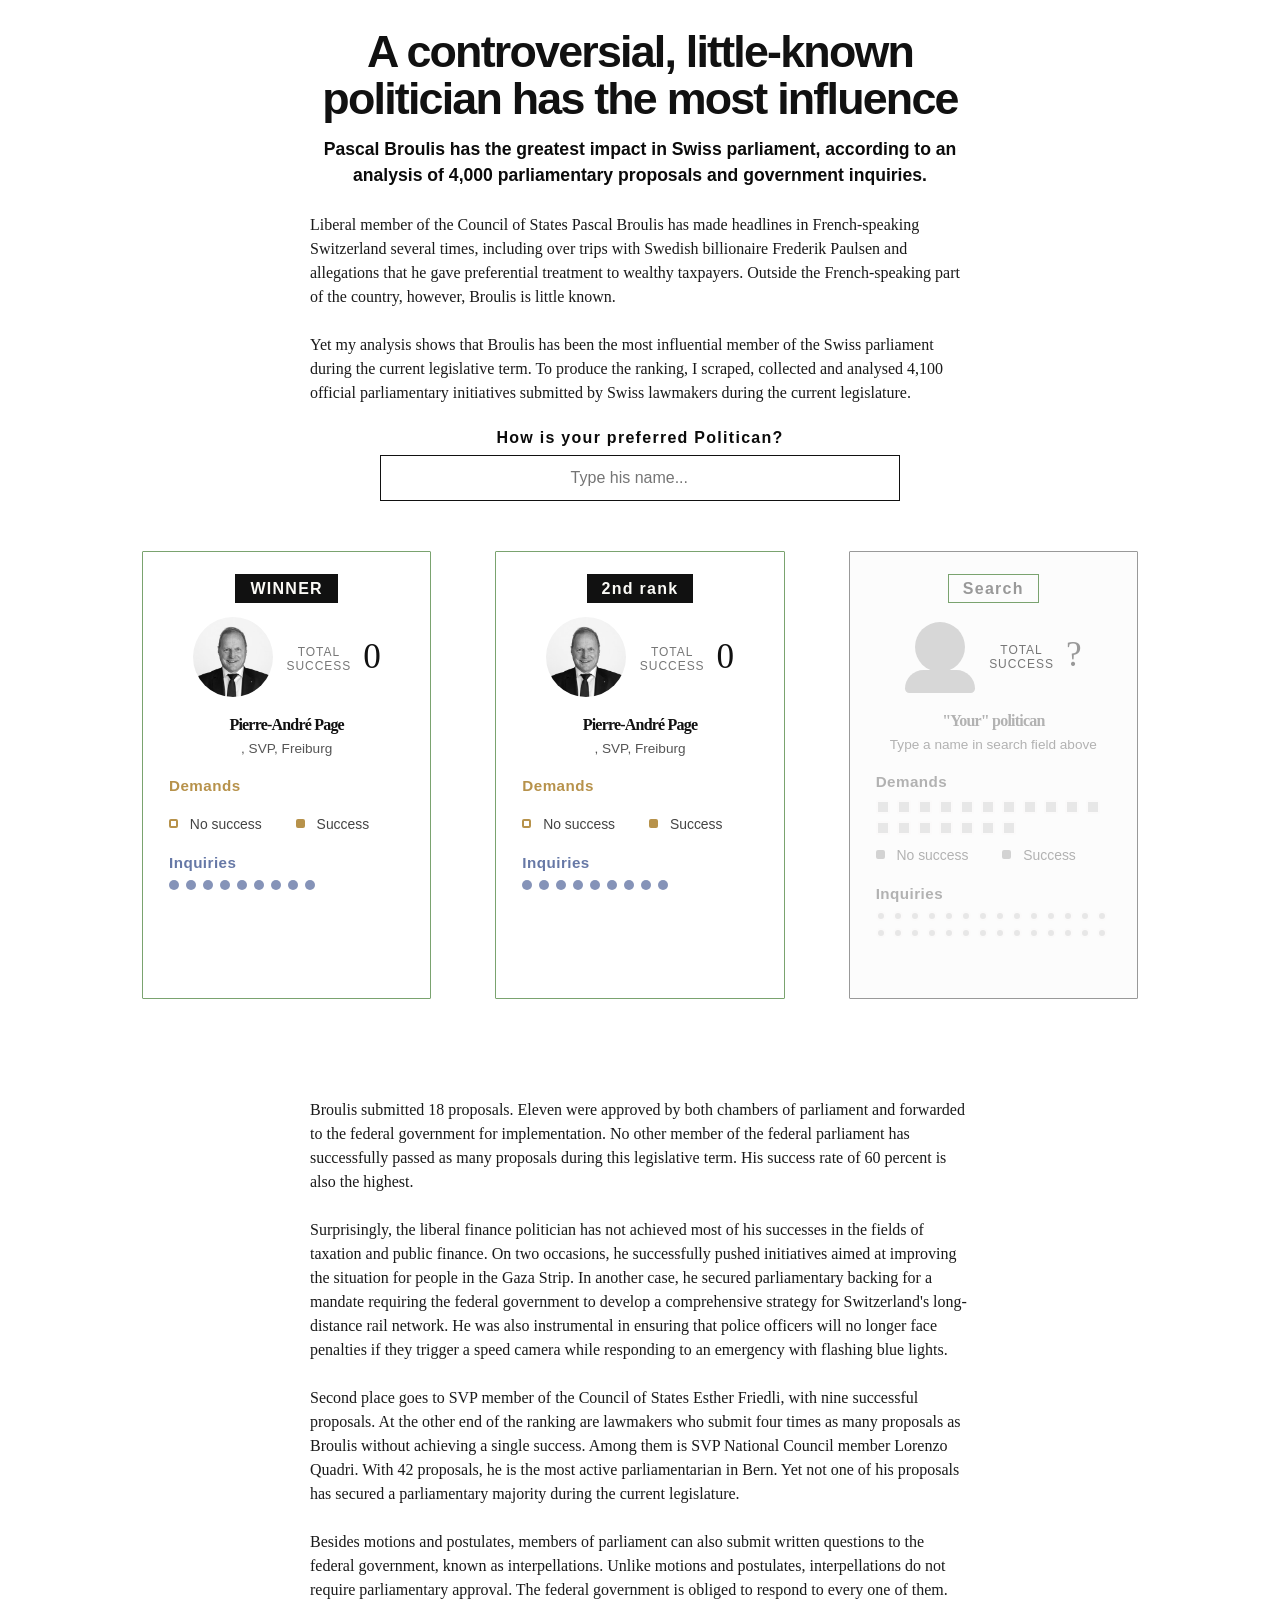
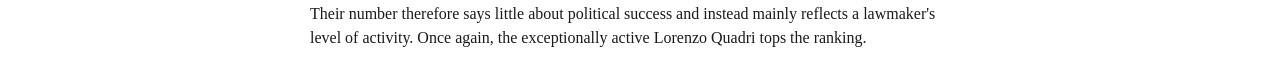
==== commit 31252009: "finito responsive" ====
--- a/index.html
+++ b/index.html
@@ -32,7 +32,7 @@
 
 
         <div class="search-section">
-            <label for="politician-search">How ist your preferred Politican ranked?</label>
+            <label for="politician-search">How is your preferred Politican?</label>
 
             <input id="politician-search" list="politician-list" type="text" placeholder="Type his name..." autocomplete="off">
 
--- a/style.css
+++ b/style.css
@@ -51,6 +51,7 @@
 .text {
     max-width: 700px;
     margin: 14px auto 24px;
+    font-family: Baskerville, Georgia, "Times New Roman", serif;
     padding: 0 20px;
     font-size: 1rem;
     line-height: 1.5;
@@ -72,25 +73,24 @@
 
 .search-section {
     max-width: 520px;
-    margin: 50px auto 0;
+    margin: 20px auto 0;
     text-align: center;
 }
 
 .search-section label {
     display: block;
     margin-bottom: 8px;
-    font-size: 0.78rem;
-    font-weight: 800;
+    font-size: 1rem;
+    font-weight: 700;
     letter-spacing: 0.08em;
-    text-transform: uppercase;
-    color: #7aa36f;
+    color: #0b0b0b;
 }
 
 .search-section input {
     width: 100%;
     padding: 13px 16px;
     border: 1px solid #111;
-    background: #f4f8ef;
+    background: ;
     font-size: 1rem;
     text-align: center;
 }
@@ -153,7 +153,6 @@
     margin: 0 auto 14px;
     padding: 5px 14px 4px;
     border: 1px solid #111;
-    border-radius: 999px;
     background: #111;
     color: #fbfaf6;
     font-size: 1rem;
@@ -247,18 +246,18 @@
 }
 
 .proposal-section h3 {
-    margin: 0 0 10px;
+    margin: 0 0 8px;
     font-size: 0.95rem;
     line-height: 1.2;
     letter-spacing: 0.03em;
 }
 
 .demands-section h3 {
-    color: #c85a43;
+    color: #B7924B;
 }
 
 .questions-section h3 {
-    color: #3f6fa9;
+    color: #6678A6;
 }
 
 .proposal-grid {
@@ -288,17 +287,17 @@
     height: 10px;
     border: none;
     border-radius: 50%;
-    background: #3f6fa9;
-    opacity: 0.45;
+    background: #6678A6;
+    opacity: 0.80;
 }
 
 .motion-square {
-    border: 2px solid #c85a43;
+    border: 2px solid #B7924B;
     background: transparent;
 }
 
 .motion-square.successful {
-    background: #c85a43;
+    background: #B7924B;
 }
 
 
@@ -325,21 +324,22 @@
     display: inline-flex;
     align-items: center;
     justify-content: center;
-    width: 11px;
-    height: 11px;
+    width: 9px;
+    height: 9px;
+    margin-bottom: 2px;
     margin-right: 8px;
     vertical-align: middle;
     border-radius: 2px;
 }
 
 .legend-square.no-success {
-    border: 2px solid #c85a43;
+    border: 2px solid #B7924B;
     background: transparent;
 }
 
 .legend-square.success {
-    border: 2px solid #c85a43;
-    background: #c85a43;
+    border: 2px solid #B7924B;
+    background: #B7924B;
 }
 
 
@@ -431,13 +431,16 @@
         padding-top: 4px;
     }
     .legend {
-        padding-top: 8px;
-    }
-}
-
-
-/* =========================================================
-   10. Tablet and narrow desktop layout
+        padding-top: 0px;
+    }
+    .portrait-name-block-handy {
+        display: none;
+    }
+}
+
+
+/* =========================================================
+   11. Mobile layout
    ========================================================= */
 
 @media (max-width: 999px) {
@@ -446,40 +449,14 @@
         flex-direction: column;
         gap: 24px;
         transform: none !important;
+        gap: 14px;
     }
     .swiper-slide {
         width: 100% !important;
         margin: 0 !important;
-    }
-}
-
-@media (max-width: 900px) {
-    .portrait-card {
-        max-width: 620px;
-    }
-    .portrait-header {
-        grid-template-columns: 1fr;
-        gap: 18px;
-        text-align: center;
-    }
-    .portrait-left img {
-        margin: 0 auto;
-    }
-    .success-summary {
-        justify-content: center;
-        padding-top: 0;
-        padding-left: 0;
-        border-left: 0;
-        text-align: left;
-    }
-}
-
-
-/* =========================================================
-   11. Mobile layout
-   ========================================================= */
-
-@media (max-width: 700px) {
+        min-height: 0;
+        padding: 0;
+    }
     .page {
         padding: 0 12px;
     }
@@ -492,19 +469,13 @@
     }
     .text {
         margin: 10px auto 14px;
+        font-family: Baskerville, Georgia, "Times New Roman", serif;
         padding: 0 8px;
-        font-size: 0.9rem;
+        font-size: 1rem;
         line-height: 1.35;
     }
     .search-section {
         margin: 22px auto 8px;
-    }
-    .swiper-wrapper {
-        gap: 14px;
-    }
-    .swiper-slide {
-        min-height: 0;
-        padding: 0;
     }
     .newspaper-card {
         padding: 18px 16px 16px;
@@ -519,8 +490,8 @@
         padding-bottom: 4px;
     }
     .portrait-left img {
-        width: 78px;
-        height: 78px;
+        width: 100px;
+        height: 100px;
     }
     .portrait-name-block h2 {
         margin-top: 15px;
@@ -539,7 +510,7 @@
         font-size: 0.64rem;
     }
     .success-summary strong {
-        font-size: 1.75rem;
+        font-size: 1.1rem;
     }
     .square-chart {
         padding-top: 2px;
@@ -571,6 +542,27 @@
         height: 12px;
         margin-right: 5px;
     }
+    .portrait-name-block {
+        display: none;
+    }
+    .success-summary {
+        display: none;
+    }
+    .portrait-name-block-handy {
+        display: block;
+        margin: 0 0 7px;
+        font-family: Georgia, "Times New Roman", serif;
+        font-size: clamp(1rem, 1.2vw, 1.6rem);
+        line-height: 0.95;
+        letter-spacing: -0.05em;
+        flex: 1;
+        text-align: left;
+    }
+    .portrait-name-block-handy h2 {
+        margin-top: 15px;
+        margin-bottom: 4px;
+        font-size: 1.65rem;
+    }
 }
 
 
@@ -579,14 +571,14 @@
    ========================================================= */
 
 .placeholder-card {
-    background: #f6f7f7;
+    background: #fcfcfc;
+    border-color: #999999;
+}
+
+.placeholder-rank {
+    background: #fcfcfc;
     border-color: #7aa36f;
-}
-
-.placeholder-rank {
-    background: #acadab;
-    border-color: #7aa36f;
-    color: white;
+    color: #999999;
 }
 
 .placeholder-card h2,
@@ -630,6 +622,16 @@
     border: 2px solid #f7f3f2;
 }
 
+.placeholder-card .legend-square.no-success {
+    background: #d3d3d3;
+    border: 2px solid #d3d3d3;
+}
+
+.placeholder-card .legend-square.success {
+    background: #d3d3d3;
+    border: 2px solid #d3d3d3;
+}
+
 .placeholder-grid {
     pointer-events: none;
 }
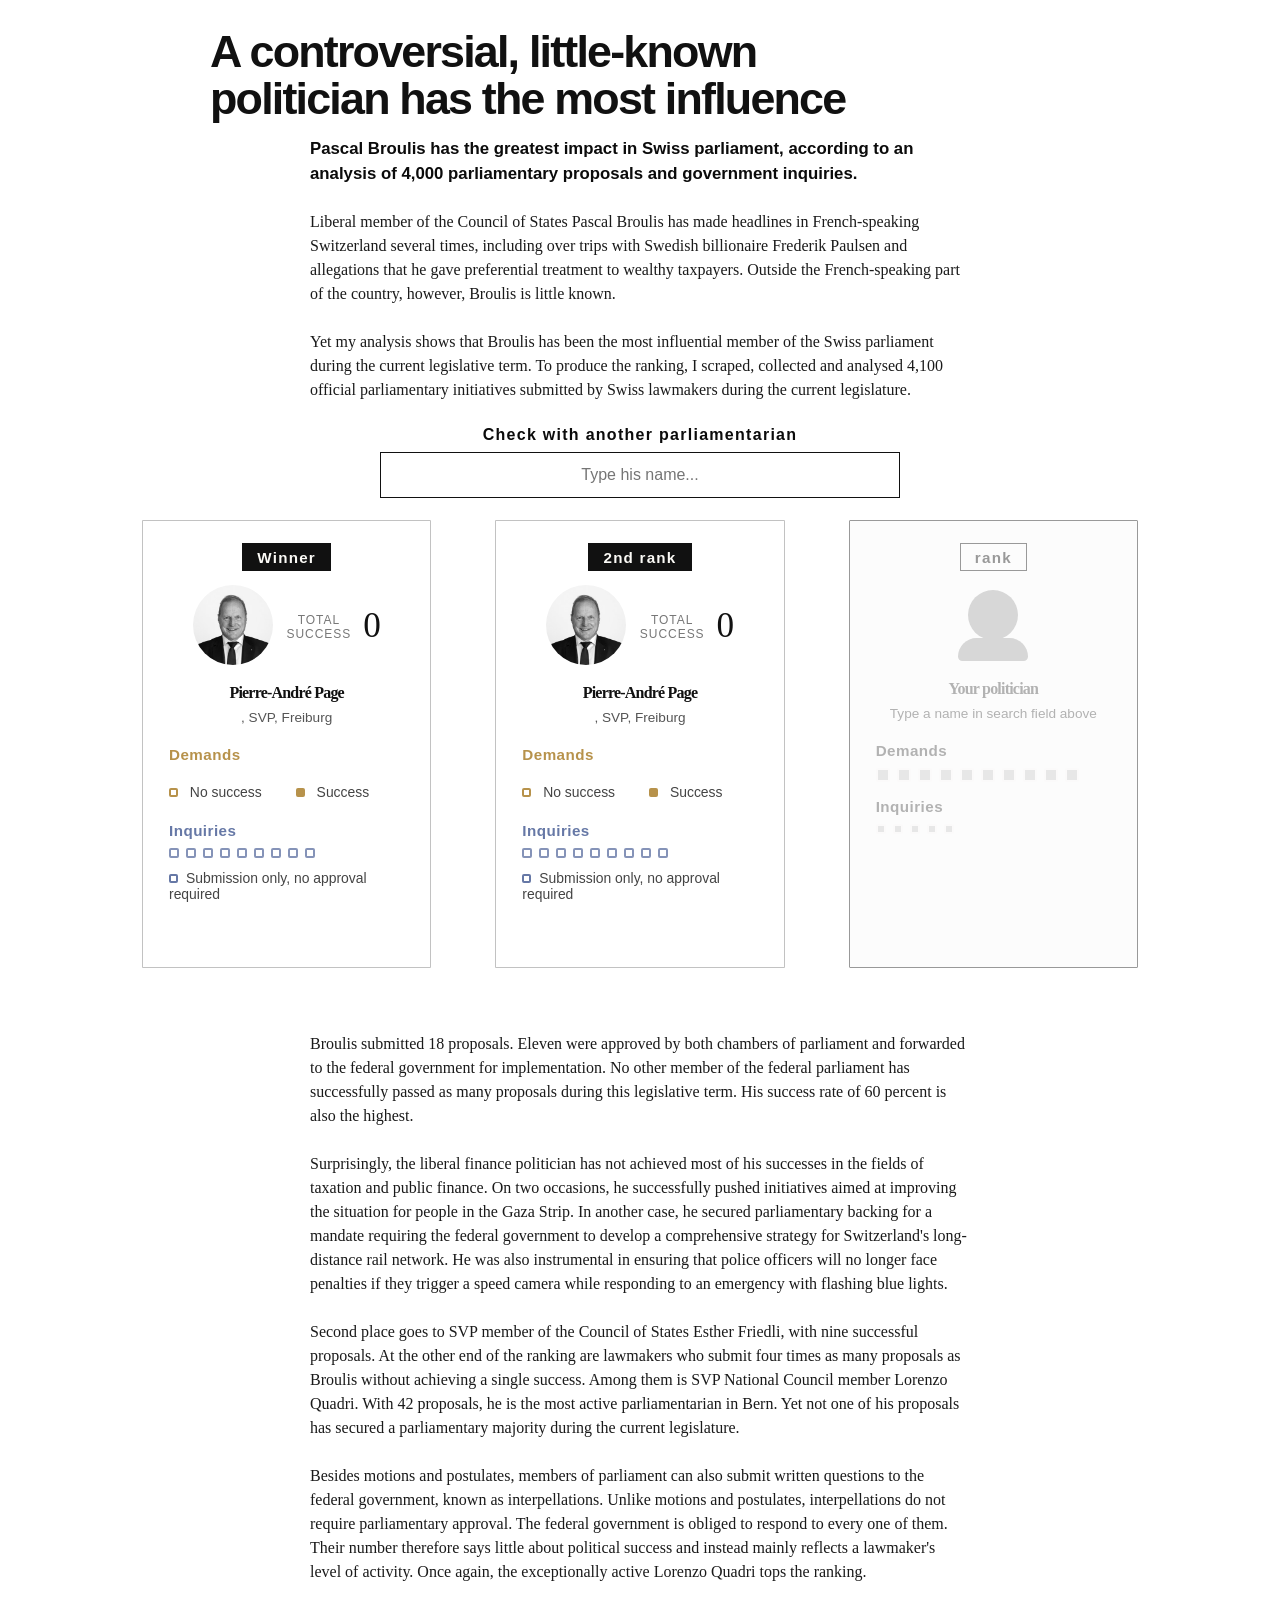
==== commit 1423f23d: "suche angepasst verbessert" ====
--- a/index.html
+++ b/index.html
@@ -31,11 +31,11 @@
 
 
 
-        <div class="search-section">
-            <label for="politician-search">How is your preferred Politican?</label>
+        <div class="search-section search-section-desktop">
+            <label for="politician-search">Check with another parliamentarian</label>
 
             <input id="politician-search" list="politician-list" type="text" placeholder="Type his name..." autocomplete="off">
-
+            <div class="search-suggestions"></div>
             <datalist id="politician-list"></datalist>
 
             <div class="search-result"></div>
@@ -48,6 +48,37 @@
             <div class="swiper-wrapper">
             </div>
         </div>
+
+        <div class="search-section search-section-mobile">
+            <label for="politician-search-mobile">
+        How is your preferred politician ranked?
+    </label>
+
+            <input id="politician-search-mobile" type="text" placeholder="Type a name..." autocomplete="off">
+
+            <div class="search-suggestions-mobile"></div>
+            <div class="search-result-mobile"></div>
+        </div>
+
+
+
+
+
+
+
+
+
+
+
+
+
+
+
+
+
+
+
+
 
         <p class="text">
             Broulis submitted 18 proposals. Eleven were approved by both chambers of parliament and forwarded to the federal government for implementation. No other member of the federal parliament has successfully passed as many proposals during this legislative
--- a/style.css
+++ b/style.css
@@ -27,7 +27,7 @@
     max-width: 900px;
     margin: 28px auto 0;
     padding: 0 20px;
-    text-align: center;
+    text-align: left;
 }
 
 .title h1 {
@@ -41,8 +41,8 @@
     max-width: 700px;
     margin: 14px auto 24px;
     padding: 0 20px;
-    text-align: center;
-    font-size: 1.1rem;
+    text-align: left;
+    font-size: 1.05rem;
     font-weight: 700;
     line-height: 1.5;
     color: #0b0b0b;
@@ -77,6 +77,10 @@
     text-align: center;
 }
 
+.search-section-mobile {
+    display: none;
+}
+
 .search-section label {
     display: block;
     margin-bottom: 8px;
@@ -104,8 +108,8 @@
 }
 
 .search-match .newspaper-card {
-    background: #f4f8ef;
-    border: 1px solid #7aa36f;
+    background: #f9f9f9;
+    border: 1px solid #b2b2b2;
 }
 
 .no-result {
@@ -120,7 +124,7 @@
 
 .swiper {
     width: 100%;
-    padding: 0 0 55px;
+    padding: 0 0 20px;
     overflow: hidden;
 }
 
@@ -143,7 +147,7 @@
 
 .newspaper-card {
     background: white;
-    border: 1px solid #7aa36f;
+    border: 1px solid #9999;
     border-radius: 1px;
     padding: 22px 26px 20px;
 }
@@ -155,8 +159,8 @@
     border: 1px solid #111;
     background: #111;
     color: #fbfaf6;
-    font-size: 1rem;
-    font-weight: 800;
+    font-size: 0.95rem;
+    font-weight: 700;
     letter-spacing: 0.08em;
 }
 
@@ -226,6 +230,10 @@
     font-size: 2rem;
     font-weight: 400;
     line-height: 1;
+}
+
+.suc {
+    font-weight: 700;
 }
 
 
@@ -286,8 +294,9 @@
     width: 10px;
     height: 10px;
     border: none;
-    border-radius: 50%;
-    background: #6678A6;
+    border-radius: 2px;
+    border: 2px solid #6678A6;
+    background: transparent;
     opacity: 0.80;
 }
 
@@ -340,6 +349,21 @@
 .legend-square.success {
     border: 2px solid #B7924B;
     background: #B7924B;
+}
+
+.legend-square.interpell {
+    border: 2px solid #6678A6;
+    ;
+    background: transparent;
+    display: inline-flex;
+    align-items: center;
+    justify-content: center;
+    width: 9px;
+    height: 9px;
+    margin-bottom: 2px;
+    margin-right: 8px;
+    vertical-align: middle;
+    border-radius: 2px;
 }
 
 
@@ -454,6 +478,7 @@
     .swiper-slide {
         width: 100% !important;
         margin: 0 !important;
+        height: auto !important;
         min-height: 0;
         padding: 0;
     }
@@ -475,23 +500,29 @@
         line-height: 1.35;
     }
     .search-section {
-        margin: 22px auto 8px;
+        margin: 18px auto;
+        display: block;
     }
     .newspaper-card {
-        padding: 18px 16px 16px;
+        padding: 18px 16px 2px;
+        border: 2px solid #9999;
     }
     .rank-label {
         margin-bottom: 12px;
         padding: 5px 12px 4px;
         font-size: 0.8rem;
+        position: absolute;
+        top: 0px;
+        left: 0px;
     }
     .portrait-header {
         gap: 8px;
         padding-bottom: 4px;
     }
     .portrait-left img {
-        width: 100px;
-        height: 100px;
+        width: 80px;
+        height: 80px;
+        margin-top: 15px;
     }
     .portrait-name-block h2 {
         margin-top: 15px;
@@ -529,17 +560,17 @@
         gap: 4px;
     }
     .proposal-square {
-        width: 13px;
-        height: 13px;
+        width: 15px;
+        height: 15px;
     }
     .legend {
         gap: 12px;
-        padding-top: 8px;
+        padding-top: 0px;
         font-size: 0.72rem;
     }
     .legend-square {
-        width: 12px;
-        height: 12px;
+        width: 10px;
+        height: 10px;
         margin-right: 5px;
     }
     .portrait-name-block {
@@ -549,20 +580,44 @@
         display: none;
     }
     .portrait-name-block-handy {
+        display: flex;
+        flex-direction: column;
+        flex: 1;
+        min-width: 0;
+        margin: 0 0 7px;
+        text-align: left;
+    }
+    .portrait-name-block-handy h2 {
+        margin-top: 35px;
+        margin-bottom: 4px;
+        font-family: Georgia, "Times New Roman", serif;
+        font-size: 1.25rem;
+        line-height: 1;
+        letter-spacing: -0.04em;
+        white-space: nowrap;
+    }
+    .portrait-name-block-handy .bio_text {
+        white-space: nowrap;
+        font-size: 0.72rem;
+        line-height: 1.2;
+    }
+}
+
+@media (max-width: 999px) {
+    .swiper {
+        overflow: visible;
+    }
+    .search-section-desktop {
+        display: none;
+    }
+    .search-section-mobile {
         display: block;
-        margin: 0 0 7px;
-        font-family: Georgia, "Times New Roman", serif;
-        font-size: clamp(1rem, 1.2vw, 1.6rem);
-        line-height: 0.95;
-        letter-spacing: -0.05em;
-        flex: 1;
-        text-align: left;
-    }
-    .portrait-name-block-handy h2 {
-        margin-top: 15px;
-        margin-bottom: 4px;
-        font-size: 1.65rem;
-    }
+        margin: 18px auto 28px;
+    }
+}
+
+.search-section-mobile {
+    width: 100%;
 }
 
 
@@ -577,7 +632,7 @@
 
 .placeholder-rank {
     background: #fcfcfc;
-    border-color: #7aa36f;
+    border-color: #999999;
     color: #999999;
 }
 
@@ -634,4 +689,39 @@
 
 .placeholder-grid {
     pointer-events: none;
+}
+
+.search-section-mobile {
+    display: none;
+}
+
+@media (max-width: 999px) {
+    .search-section-mobile {
+        display: block !important;
+        width: 100%;
+        max-width: 520px;
+        margin: 0px auto;
+        padding: 0 12px;
+        text-align: center;
+    }
+    .search-section-mobile label {
+        display: block;
+        margin-bottom: 8px;
+        font-size: 1.1rem;
+        font-weight: 700;
+        letter-spacing: 0.08em;
+        color: #0b0b0b;
+    }
+    .search-section-mobile input {
+        width: 100%;
+        padding: 13px 16px;
+        border: 1px solid #111;
+        font-size: 1rem;
+        text-align: center;
+    }
+}
+
+.search-section-desktop .search-suggestions,
+.search-section-desktop .search-result {
+    display: none;
 }
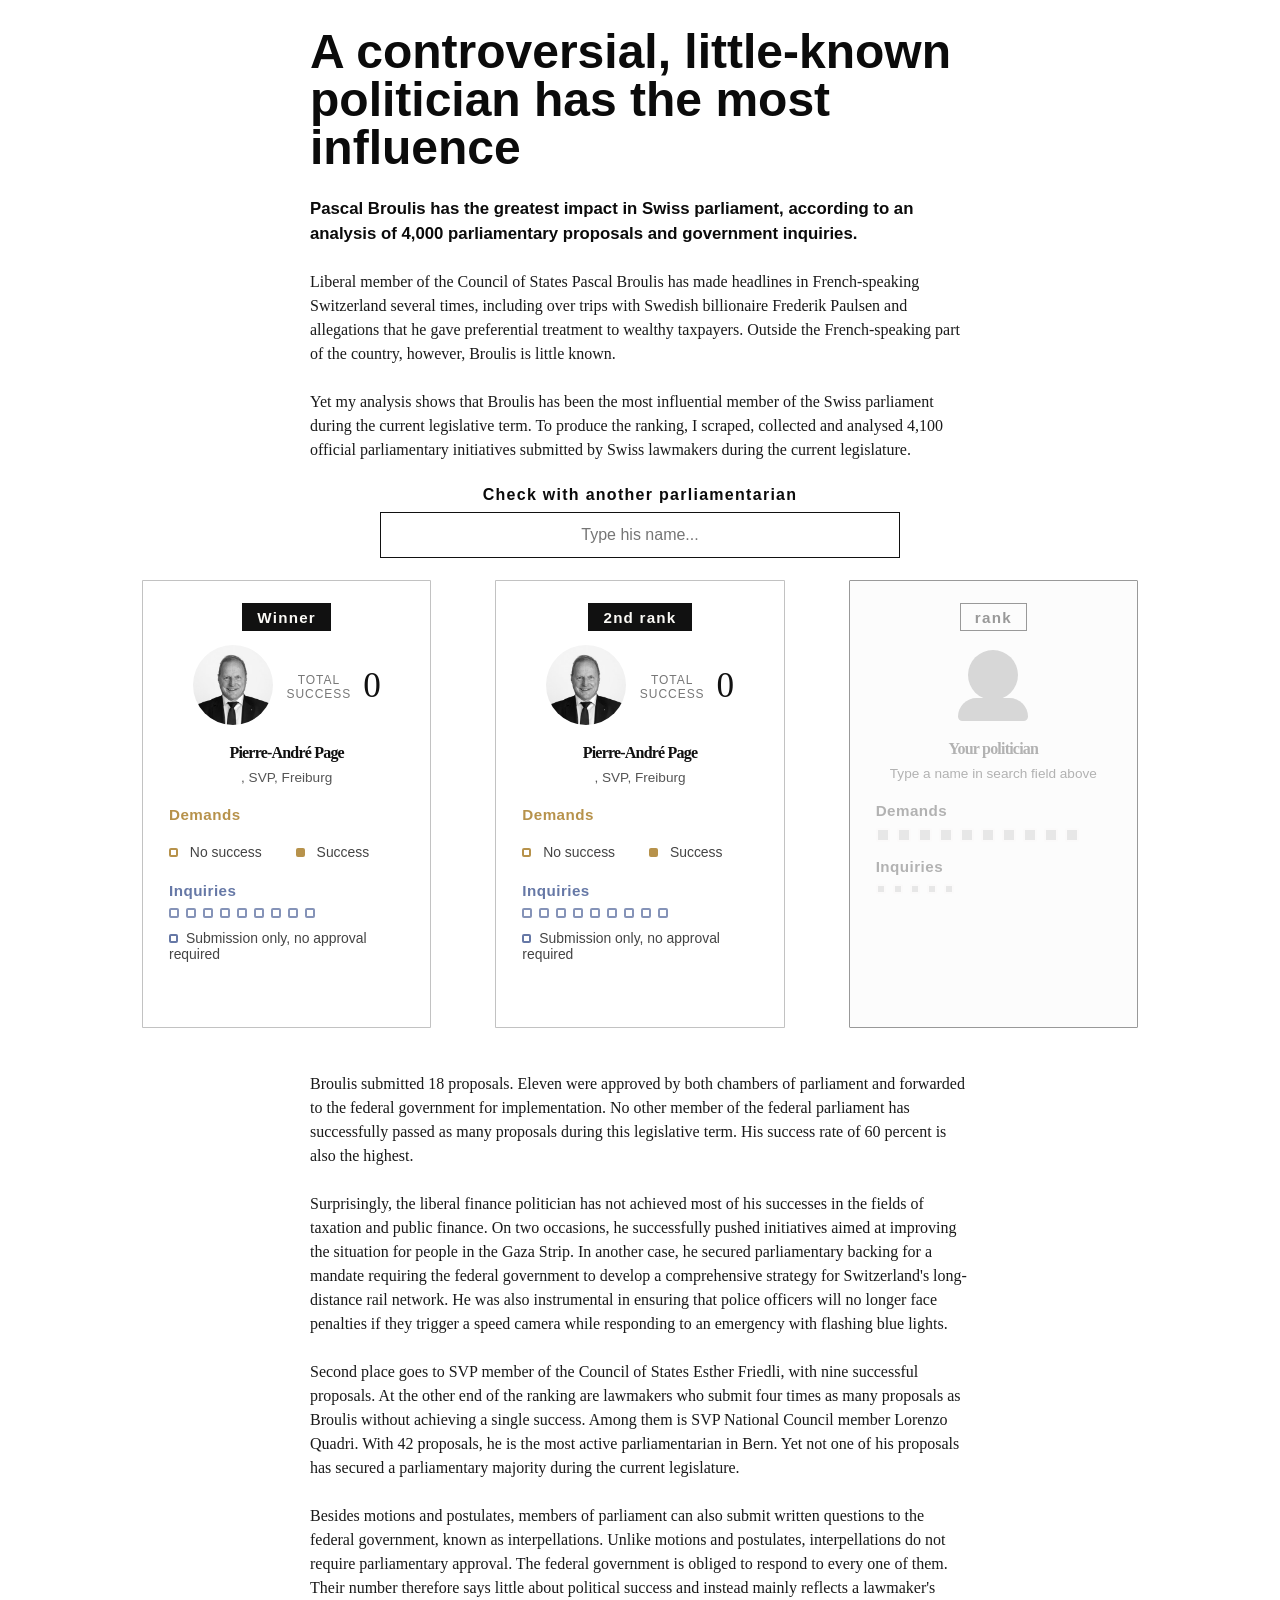
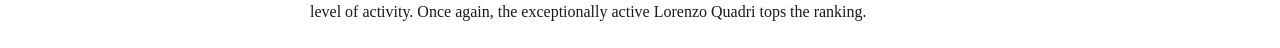
==== commit 1f7b569c: "suche verbressert" ====
--- a/index.html
+++ b/index.html
@@ -50,11 +50,12 @@
         </div>
 
         <div class="search-section search-section-mobile">
+
+
+            <input id="politician-search-mobile" type="text" placeholder="Type a name..." autocomplete="off">
             <label for="politician-search-mobile">
         How is your preferred politician ranked?
     </label>
-
-            <input id="politician-search-mobile" type="text" placeholder="Type a name..." autocomplete="off">
 
             <div class="search-suggestions-mobile"></div>
             <div class="search-result-mobile"></div>
--- a/style.css
+++ b/style.css
@@ -31,10 +31,14 @@
 }
 
 .title h1 {
-    margin: 0;
-    font-size: clamp(2rem, 3.5vw, 3.2rem);
-    line-height: 1.05;
-    letter-spacing: -0.04em;
+    max-width: 700px;
+    margin: 14px auto 24px;
+    padding: 0 20px;
+    text-align: left;
+    font-size: 3rem;
+    font-weight: 700;
+    line-height: 1;
+    color: #0b0b0b;
 }
 
 .lead {
@@ -124,7 +128,7 @@
 
 .swiper {
     width: 100%;
-    padding: 0 0 20px;
+    padding: 0 0 0px;
     overflow: hidden;
 }
 
@@ -699,16 +703,21 @@
     .search-section-mobile {
         display: block !important;
         width: 100%;
-        max-width: 520px;
-        margin: 0px auto;
-        padding: 0 12px;
         text-align: center;
+        width: 100%;
+        max-width: none;
+        margin-left: 0;
+        margin-right: 0;
+        padding-left: 0;
+        padding-right: 0;
+        margin-top: 0;
     }
     .search-section-mobile label {
         display: block;
         margin-bottom: 8px;
         font-size: 1.1rem;
         font-weight: 700;
+        margin-top: 15px;
         letter-spacing: 0.08em;
         color: #0b0b0b;
     }
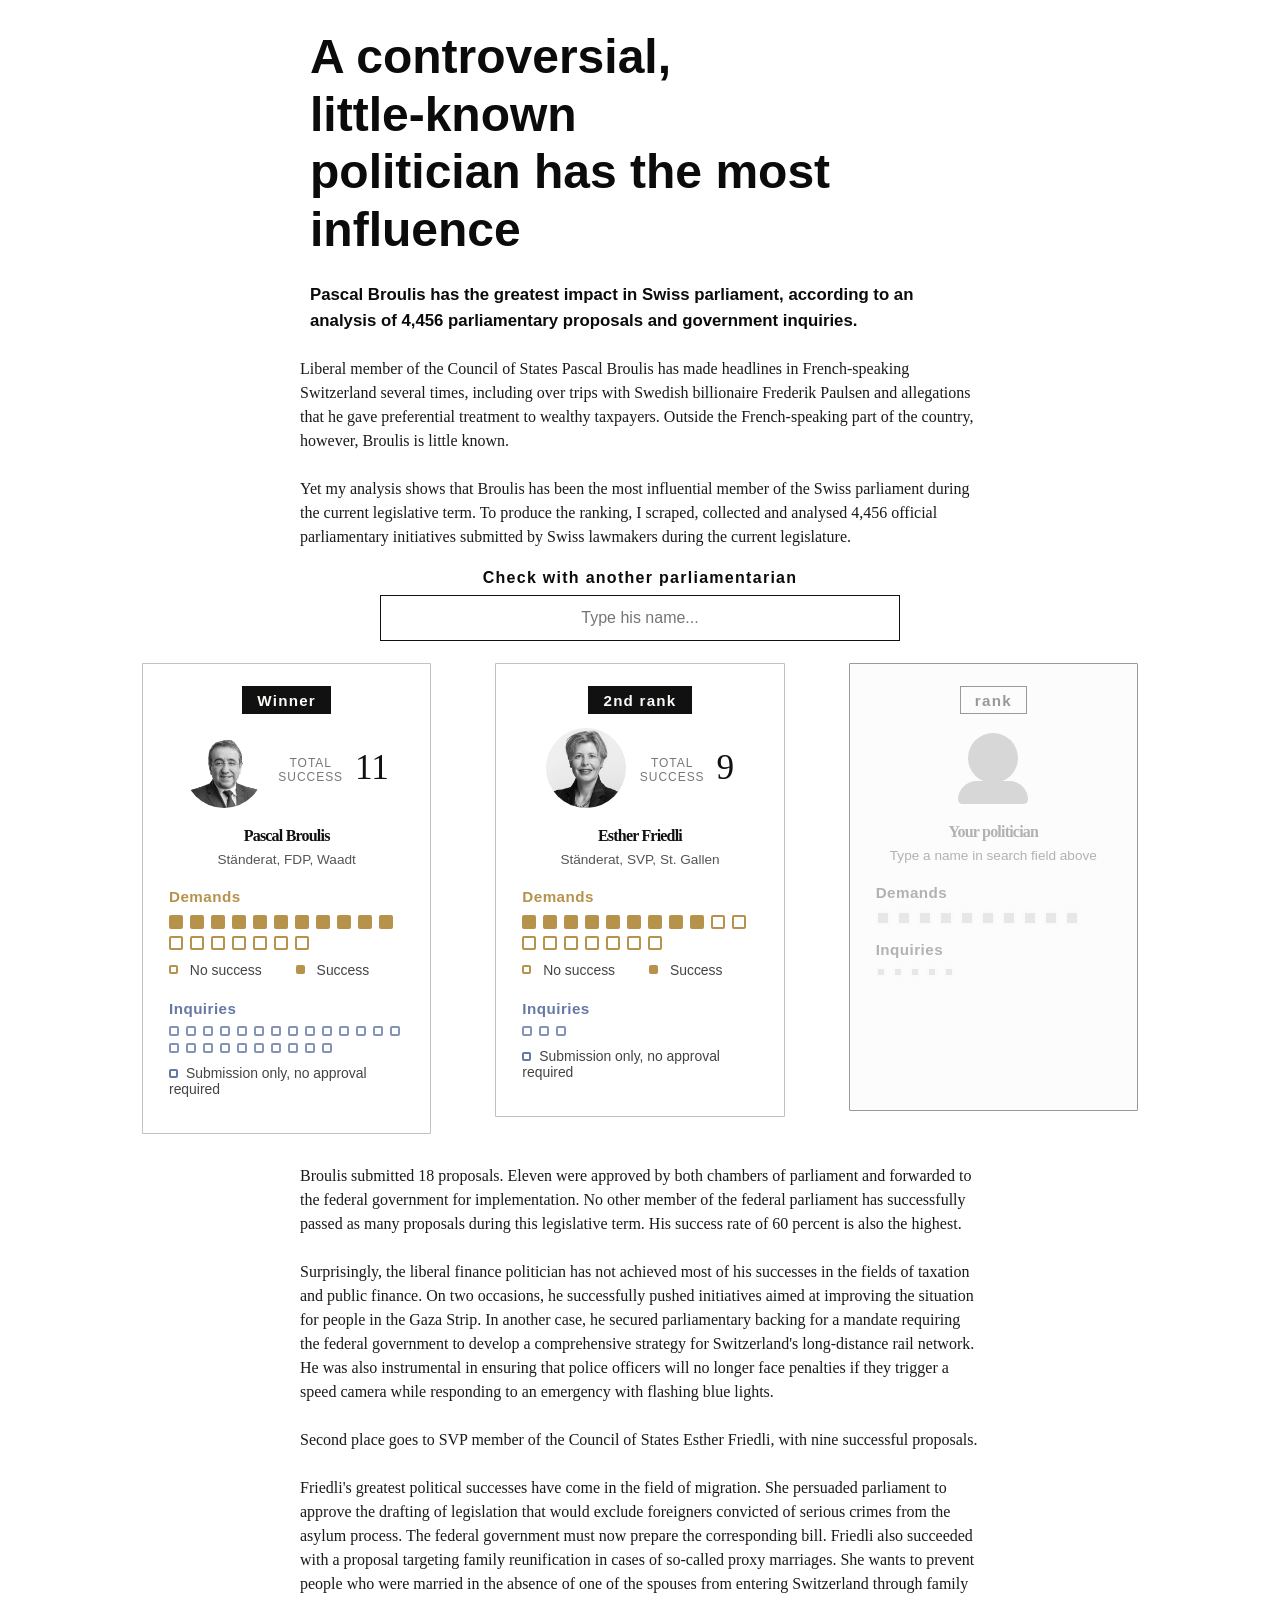
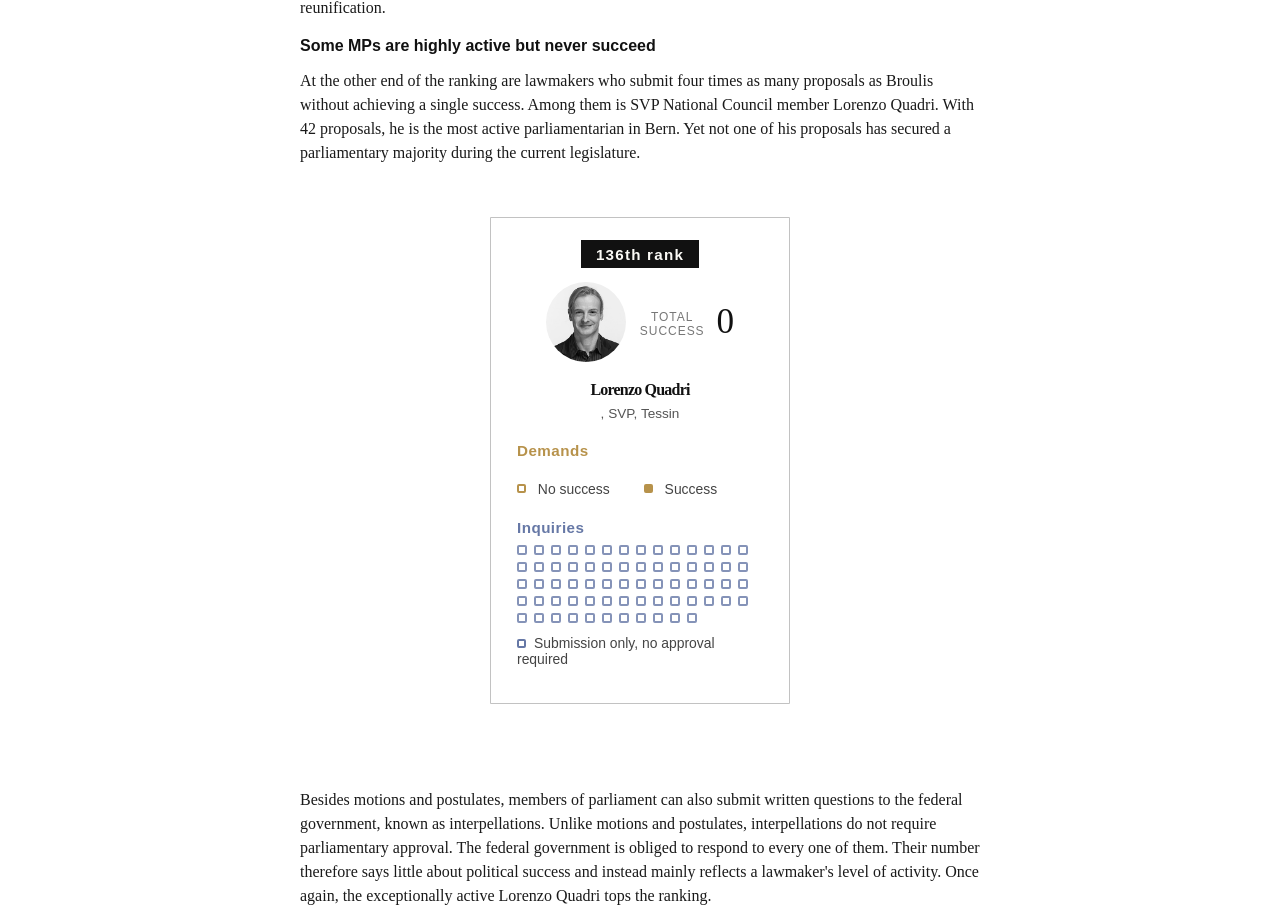
==== commit 256aa891: "opp" ====
--- a/index.html
+++ b/index.html
@@ -16,17 +16,17 @@
 
     <div class="page">
         <div class="title">
-            <h1>A controversial, little-known <br>politician has the most influence</h1>
+            <h1>A controversial,<br> little-known <br>politician has the most influence</h1>
         </div>
 
         <div>
-            <p class="lead">Pascal Broulis has the greatest impact in Swiss parliament, according to an analysis of 4,000 parliamentary proposals and government inquiries.</p>
+            <p class="lead">Pascal Broulis has the greatest impact in Swiss parliament, according to an analysis of 4,456 parliamentary proposals and government inquiries.</p>
         </div>
 
         <p class="text">
             Liberal member of the Council of States Pascal Broulis has made headlines in French-speaking Switzerland several times, including over trips with Swedish billionaire Frederik Paulsen and allegations that he gave preferential treatment to wealthy taxpayers.
             Outside the French-speaking part of the country, however, Broulis is little known. <br><br>Yet my analysis shows that Broulis has been the most influential member of the Swiss parliament during the current legislative term. To
-            produce the ranking, I scraped, collected and analysed 4,100 official parliamentary initiatives submitted by Swiss lawmakers during the current legislature.
+            produce the ranking, I scraped, collected and analysed 4,456 official parliamentary initiatives submitted by Swiss lawmakers during the current legislature.
         </p>
 
 
@@ -63,33 +63,27 @@
 
 
 
-
-
-
-
-
-
-
-
-
-
-
-
-
-
-
-
-
-
         <p class="text">
             Broulis submitted 18 proposals. Eleven were approved by both chambers of parliament and forwarded to the federal government for implementation. No other member of the federal parliament has successfully passed as many proposals during this legislative
             term. His success rate of 60 percent is also the highest. <br><br> Surprisingly, the liberal finance politician has not achieved most of his successes in the fields of taxation and public finance. On two occasions, he successfully
             pushed initiatives aimed at improving the situation for people in the Gaza Strip. In another case, he secured parliamentary backing for a mandate requiring the federal government to develop a comprehensive strategy for Switzerland's long-distance
             rail network. He was also instrumental in ensuring that police officers will no longer face penalties if they trigger a speed camera while responding to an emergency with flashing blue lights. <br><br> Second place goes to SVP member of the
-            Council of States Esther Friedli, with nine successful proposals. At the other end of the ranking are lawmakers who submit four times as many proposals as Broulis without achieving a single success. Among them is SVP National Council member
-            Lorenzo Quadri. With 42 proposals, he is the most active parliamentarian in Bern. Yet not one of his proposals has secured a parliamentary majority during the current legislature. <br><br>Besides motions and postulates, members of parliament
-            can also submit written questions to the federal government, known as interpellations. Unlike motions and postulates, interpellations do not require parliamentary approval. The federal government is obliged to respond to every one of them.
-            Their number therefore says little about political success and instead mainly reflects a lawmaker's level of activity. Once again, the exceptionally active Lorenzo Quadri tops the ranking.
+            Council of States Esther Friedli, with nine successful proposals.<br><br> Friedli's greatest political successes have come in the field of migration. She persuaded parliament to approve the drafting of legislation that would exclude foreigners
+            convicted of serious crimes from the asylum process. The federal government must now prepare the corresponding bill. Friedli also succeeded with a proposal targeting family reunification in cases of so-called proxy marriages. She wants to
+            prevent people who were married in the absence of one of the spouses from entering Switzerland through family reunification.
+            <br></p>
+
+        <h4>Some MPs are highly active but never succeed
+        </h4>
+        <p class="text">
+            <br> At the other end of the ranking are lawmakers who submit four times as many proposals as Broulis without achieving a single success. Among them is SVP National Council member Lorenzo Quadri. With 42 proposals, he is the most active parliamentarian
+            in Bern. Yet not one of his proposals has secured a parliamentary majority during the current legislature.
+
+        </p>
+        <div class="single-politician-card" data-politician="Lorenzo Quadri"></div>
+        <p class="text">
+            <br>Besides motions and postulates, members of parliament can also submit written questions to the federal government, known as interpellations. Unlike motions and postulates, interpellations do not require parliamentary approval. The federal
+            government is obliged to respond to every one of them. Their number therefore says little about political success and instead mainly reflects a lawmaker's level of activity. Once again, the exceptionally active Lorenzo Quadri tops the ranking.
         </p>
 
 
@@ -100,6 +94,7 @@
     </div>
 
     <script src="script.js"></script>
+    <script src="single-card.js"></script>
 
 </body>
 
--- a/style.css
+++ b/style.css
@@ -37,8 +37,19 @@
     text-align: left;
     font-size: 3rem;
     font-weight: 700;
-    line-height: 1;
+    line-height: 1.2;
     color: #0b0b0b;
+}
+
+h4 {
+    max-width: 700px;
+    margin: 17px auto -10px;
+    padding: 0 10px;
+}
+
+h4+.text {
+    margin-top: 0 !important;
+    padding-top: 0 !important;
 }
 
 .lead {
@@ -54,9 +65,9 @@
 
 .text {
     max-width: 700px;
-    margin: 14px auto 24px;
+    margin: 0px auto 10px;
     font-family: Baskerville, Georgia, "Times New Roman", serif;
-    padding: 0 20px;
+    padding: 0 10px;
     font-size: 1rem;
     line-height: 1.5;
     color: #1a1a1a;
@@ -495,6 +506,13 @@
     }
     .title h1 {
         font-size: 1.75rem;
+        margin: 0px;
+        padding: 0px;
+    }
+    .lead {
+        margin: 8px;
+        margin-top: 20px;
+        padding: 0px;
     }
     .text {
         margin: 10px auto 14px;
@@ -733,4 +751,24 @@
 .search-section-desktop .search-suggestions,
 .search-section-desktop .search-result {
     display: none;
+}
+
+.single-politician-card {
+    width: 100%;
+    max-width: 340px;
+    margin: 30px auto;
+}
+
+@media (max-width: 999px) {
+    .search-section-mobile {
+        position: sticky;
+        bottom: 0;
+        z-index: 50;
+        background: white;
+        padding: 8px 0 10px;
+        margin: 0 auto !important;
+    }
+    body {
+        padding-bottom: 90px;
+    }
 }
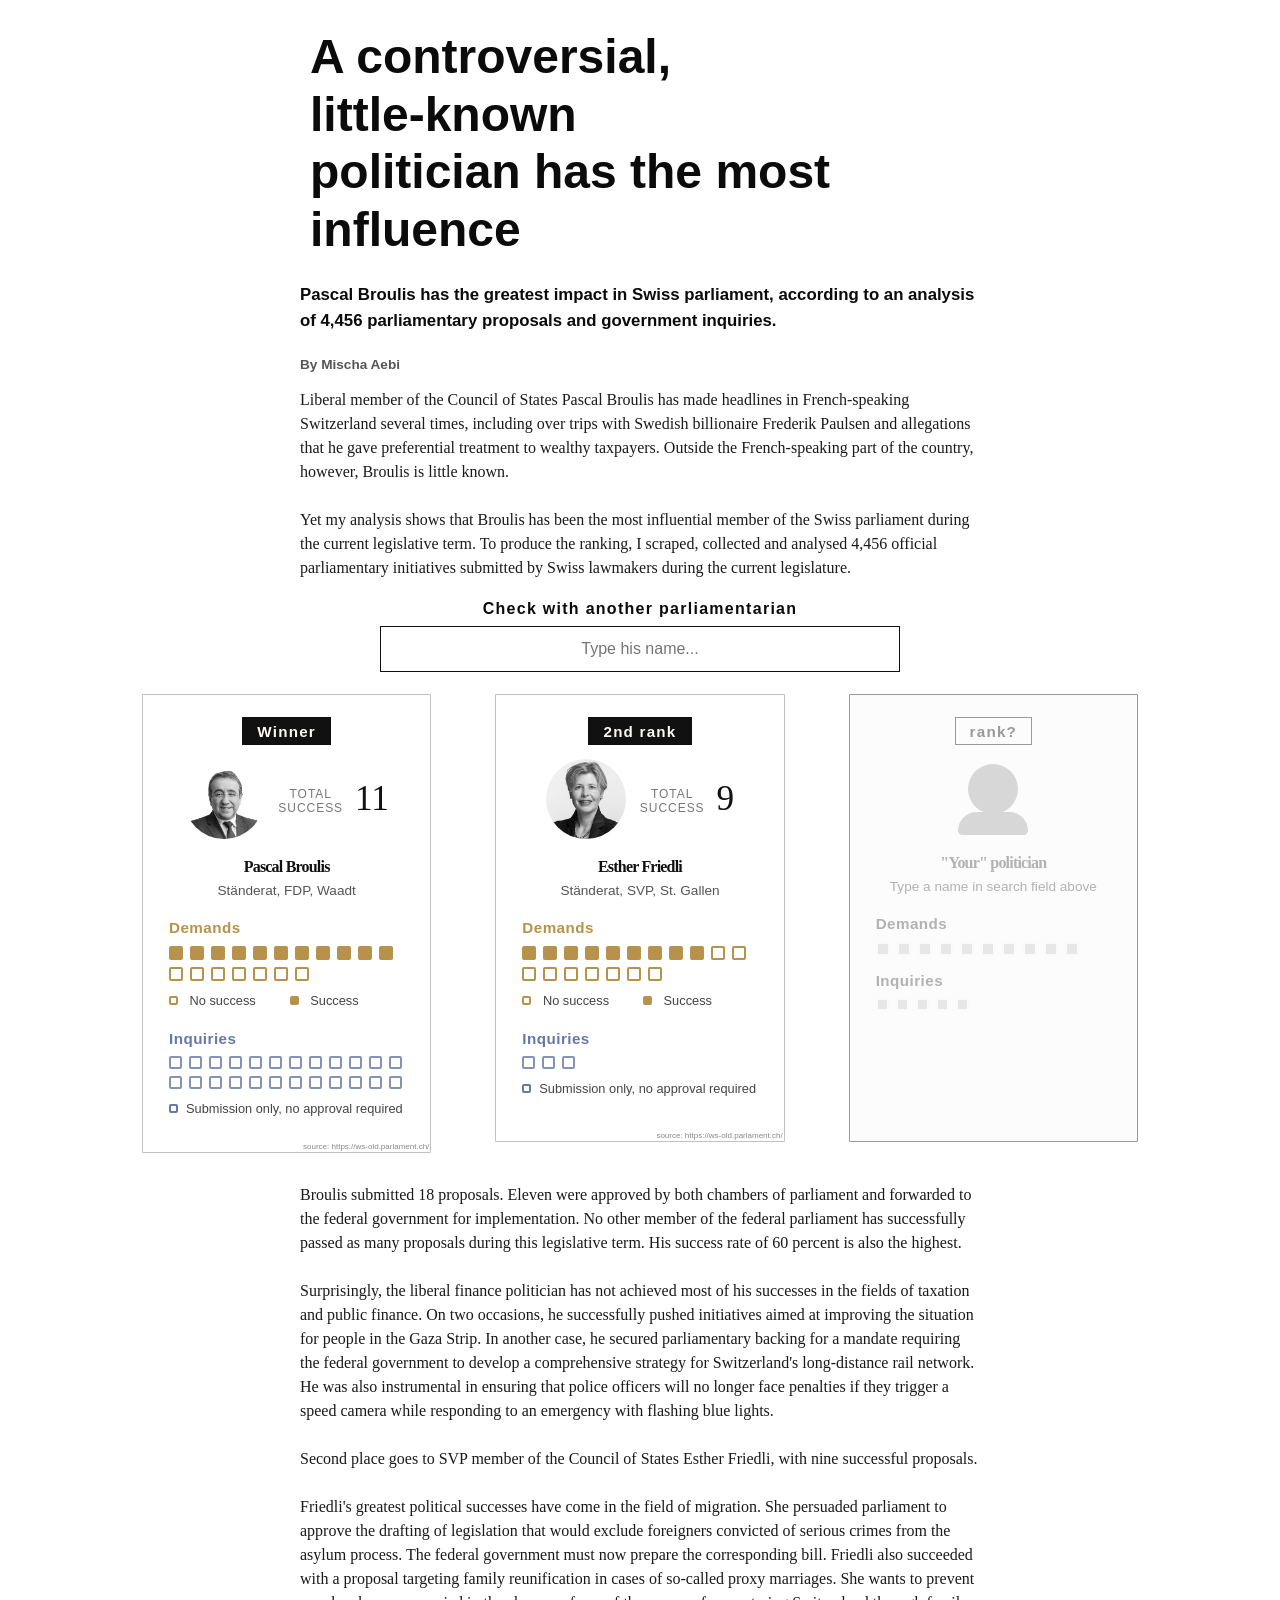
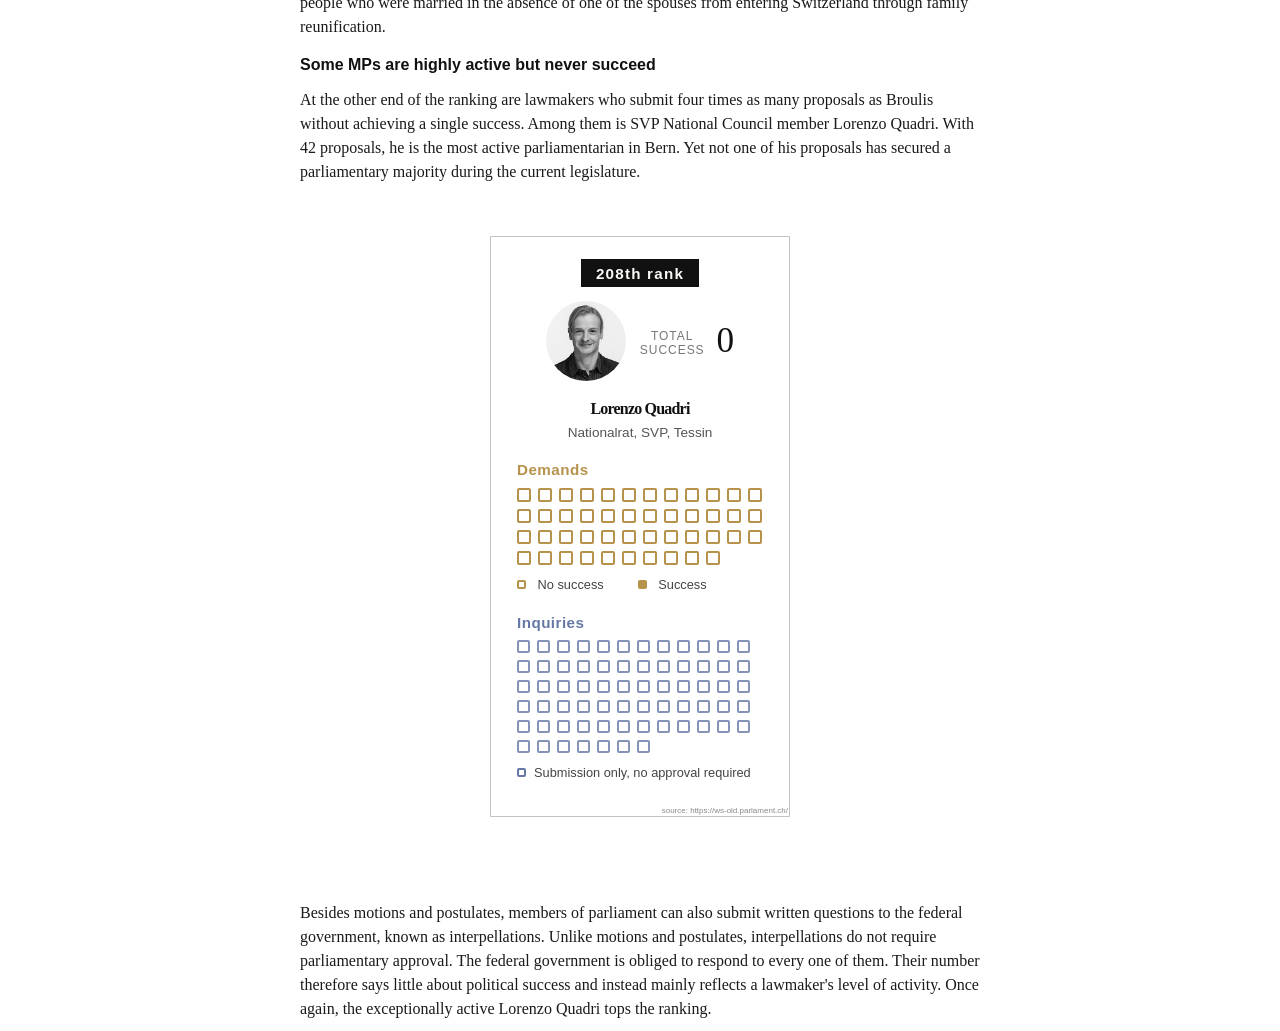
==== commit be8c6abc: "final submit" ====
--- a/index.html
+++ b/index.html
@@ -22,6 +22,8 @@
         <div>
             <p class="lead">Pascal Broulis has the greatest impact in Swiss parliament, according to an analysis of 4,456 parliamentary proposals and government inquiries.</p>
         </div>
+
+        <p class="author">By <strong>Mischa Aebi</strong></p>
 
         <p class="text">
             Liberal member of the Council of States Pascal Broulis has made headlines in French-speaking Switzerland several times, including over trips with Swedish billionaire Frederik Paulsen and allegations that he gave preferential treatment to wealthy taxpayers.
--- a/style.css
+++ b/style.css
@@ -16,6 +16,10 @@
     max-width: 1100px;
     margin: 0 auto;
     padding: 0 32px;
+}
+
+.newspaper-card {
+    position: relative;
 }
 
 
@@ -55,12 +59,22 @@
 .lead {
     max-width: 700px;
     margin: 14px auto 24px;
-    padding: 0 20px;
+    padding: 0 10px;
     text-align: left;
     font-size: 1.05rem;
     font-weight: 700;
     line-height: 1.5;
     color: #0b0b0b;
+}
+
+.author {
+    max-width: 700px;
+    margin: 0 auto 16px;
+    padding: 0 10px;
+    font-family: "Gill Sans", "Gill Sans MT", Calibri, sans-serif;
+    font-size: 0.85rem;
+    font-weight: 600;
+    color: #555;
 }
 
 .text {
@@ -79,6 +93,15 @@
     font-size: 0.85rem;
     line-height: 1.5;
     color: #555;
+}
+
+.source {
+    position: absolute;
+    right: 1px;
+    bottom: 1px;
+    font-size: 0.5rem;
+    color: #888;
+    line-height: 1;
 }
 
 
@@ -306,8 +329,8 @@
 }
 
 .interpellation-square {
-    width: 10px;
-    height: 10px;
+    width: 13px;
+    height: 13px;
     border: none;
     border-radius: 2px;
     border: 2px solid #6678A6;
@@ -336,7 +359,7 @@
     align-items: center;
     padding-top: 20px;
     color: #444;
-    font-size: 0.87rem;
+    font-size: 0.8rem;
 }
 
 .demand-legend {
@@ -526,7 +549,7 @@
         display: block;
     }
     .newspaper-card {
-        padding: 18px 16px 2px;
+        padding: 4px 16px 2px;
         border: 2px solid #9999;
     }
     .rank-label {
@@ -535,7 +558,7 @@
         font-size: 0.8rem;
         position: absolute;
         top: 0px;
-        left: 0px;
+        right: 0px;
     }
     .portrait-header {
         gap: 8px;
@@ -544,7 +567,7 @@
     .portrait-left img {
         width: 80px;
         height: 80px;
-        margin-top: 15px;
+        margin-top: 5px;
     }
     .portrait-name-block h2 {
         margin-top: 15px;
@@ -610,7 +633,7 @@
         text-align: left;
     }
     .portrait-name-block-handy h2 {
-        margin-top: 35px;
+        margin-top: 25px;
         margin-bottom: 4px;
         font-family: Georgia, "Times New Roman", serif;
         font-size: 1.25rem;
@@ -760,15 +783,11 @@
 }
 
 @media (max-width: 999px) {
+    .swiper-wrapper {
+        gap: 14px;
+    }
     .search-section-mobile {
-        position: sticky;
-        bottom: 0;
-        z-index: 50;
-        background: white;
-        padding: 8px 0 10px;
-        margin: 0 auto !important;
-    }
-    body {
-        padding-bottom: 90px;
+        margin-top: 0 !important;
+        padding-top: 6px;
     }
 }
